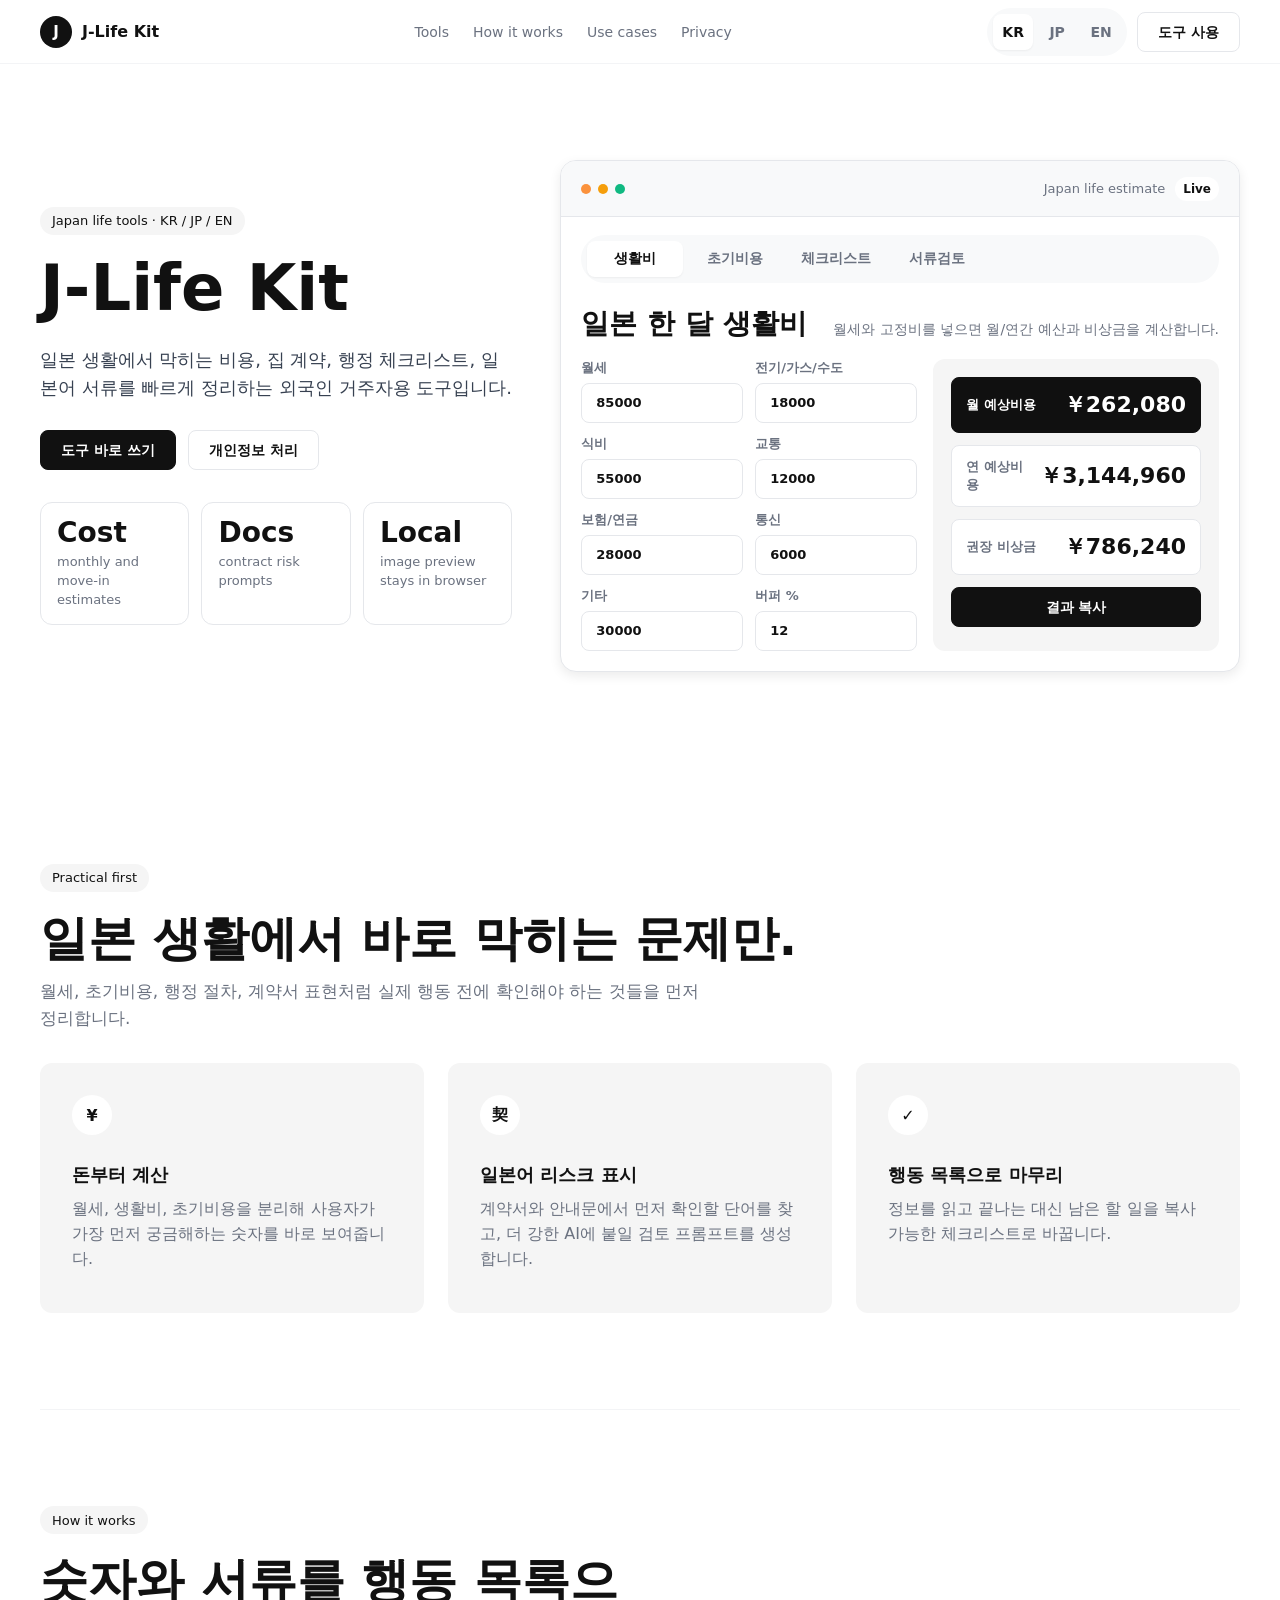
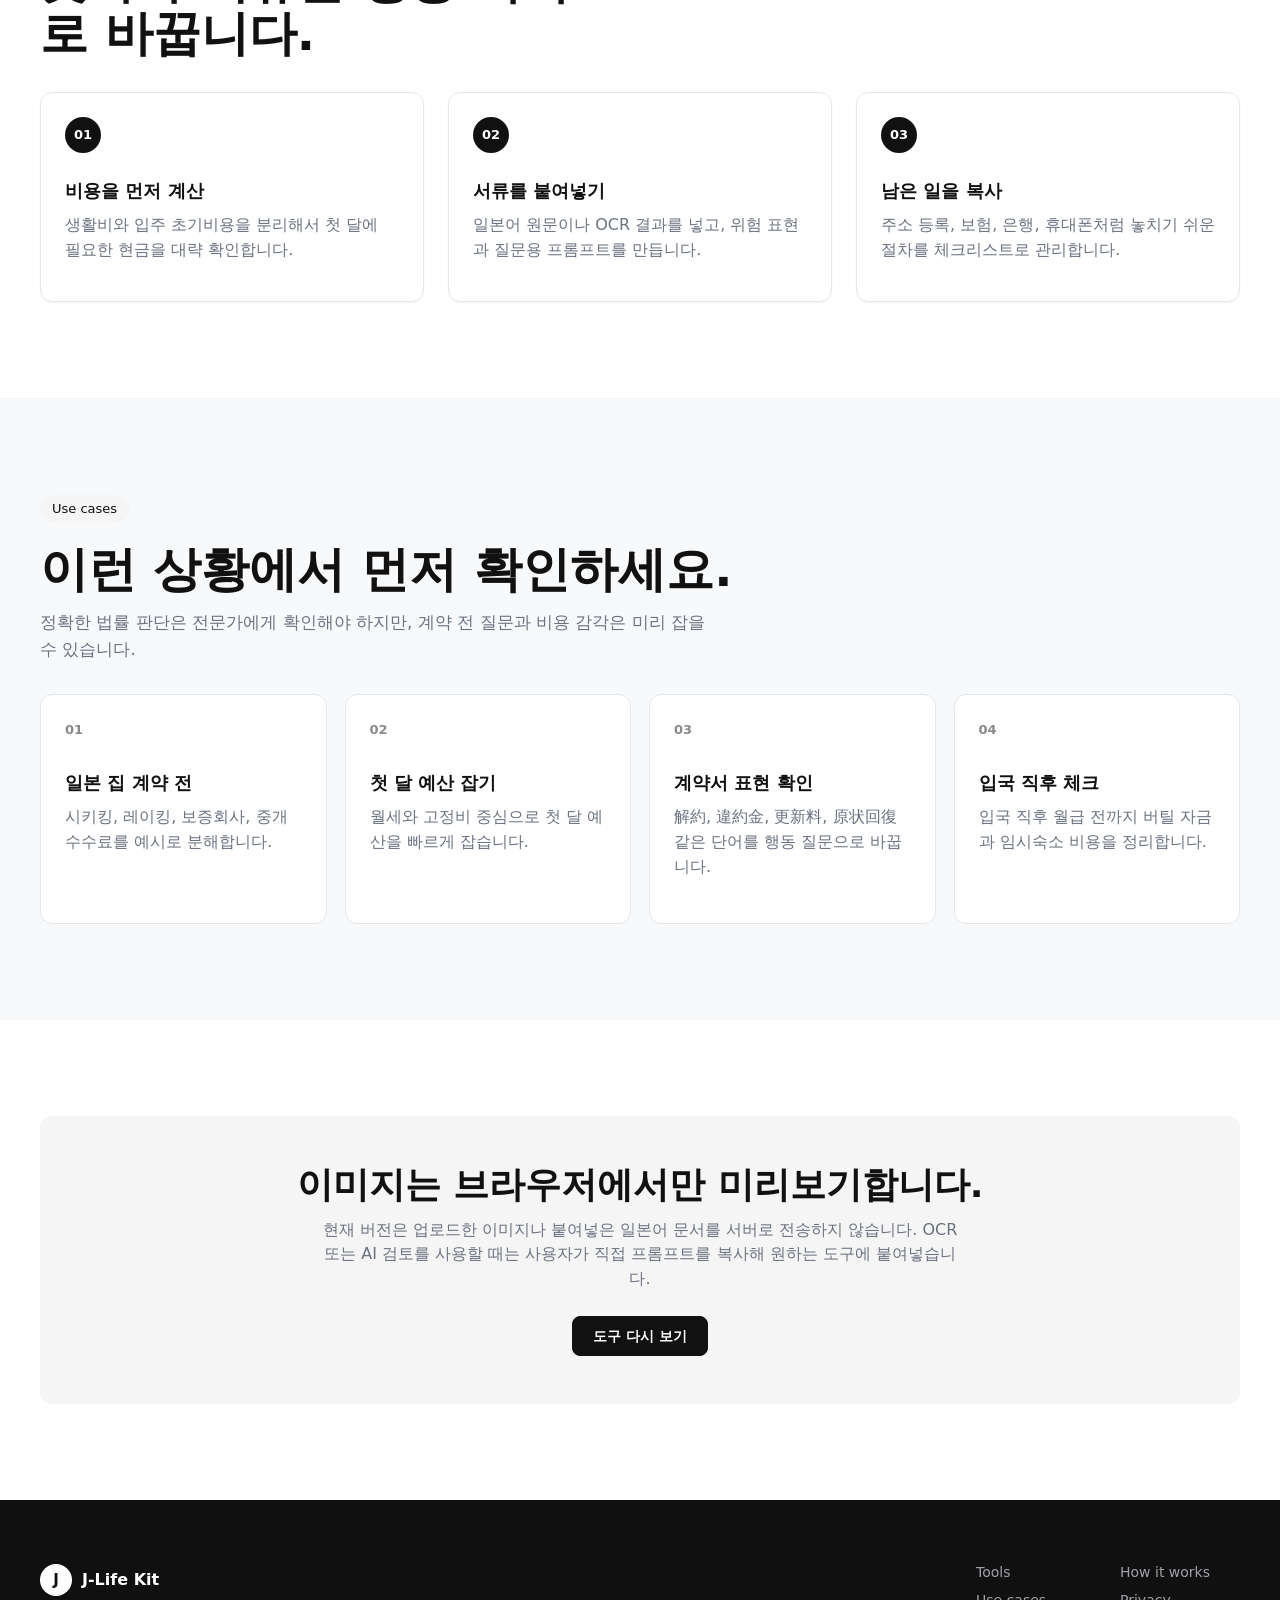
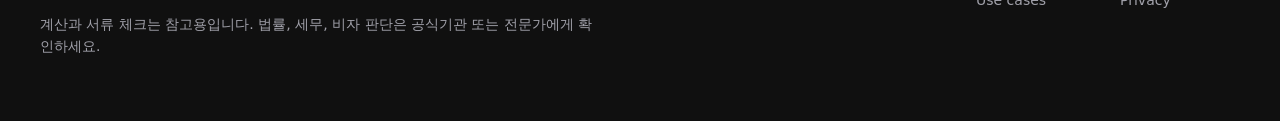
==== site/index.html @ 7d3fc935 "Add deployable static site" ====
<!doctype html>
<html lang="ko">
  <head>
    <meta charset="utf-8">
    <meta name="viewport" content="width=device-width, initial-scale=1">
    <title>J-Life Kit</title>
    <meta name="description" content="일본 생활비, 월세 초기비용, 체크리스트, 일본어 서류 검토를 빠르게 정리하는 도구">
    <link rel="stylesheet" href="styles.css">
  </head>
  <body>
    <header class="top-nav">
      <a class="brand" href="#top" aria-label="J-Life Kit home">
        <span class="brand-mark">J</span>
        <span>J-Life Kit</span>
      </a>
      <nav class="nav-links" aria-label="Primary">
        <a href="#tools">Tools</a>
        <a href="#workflow">How it works</a>
        <a href="#content">Use cases</a>
        <a href="#privacy">Privacy</a>
      </nav>
      <div class="nav-actions">
        <div class="lang-switch" aria-label="Language">
          <button class="lang-button active" data-lang="ko" type="button">KR</button>
          <button class="lang-button" data-lang="ja" type="button">JP</button>
          <button class="lang-button" data-lang="en" type="button">EN</button>
        </div>
        <a class="button-secondary nav-cta" href="#tool-card">도구 사용</a>
      </div>
    </header>

    <main id="top">
      <section class="hero-band" id="tools">
        <div class="hero-copy">
          <span class="badge-pill">Japan life tools · KR / JP / EN</span>
          <h1>J-Life Kit</h1>
          <p class="hero-lede">
            일본 생활에서 막히는 비용, 집 계약, 행정 체크리스트, 일본어 서류를 빠르게 정리하는
            외국인 거주자용 도구입니다.
          </p>
          <div class="hero-actions">
            <a class="button-primary" href="#tool-card">도구 바로 쓰기</a>
            <a class="button-secondary" href="#privacy">개인정보 처리</a>
          </div>
          <div class="hero-proof" aria-label="Product highlights">
            <div>
              <strong>Cost</strong>
              <span>monthly and move-in estimates</span>
            </div>
            <div>
              <strong>Docs</strong>
              <span>contract risk prompts</span>
            </div>
            <div>
              <strong>Local</strong>
              <span>image preview stays in browser</span>
            </div>
          </div>
        </div>

        <section class="hero-app-mockup-card" id="tool-card" aria-label="J-Life Kit tools">
          <div class="product-chrome">
            <div class="window-dots" aria-hidden="true">
              <span></span>
              <span></span>
              <span></span>
            </div>
            <div class="chrome-title">
              <span>Japan life estimate</span>
              <strong>Live</strong>
            </div>
          </div>

          <nav class="tabs nav-pill-group" aria-label="Tools">
            <button class="tab active" data-tab="living" type="button" data-i18n="tabLiving">생활비</button>
            <button class="tab" data-tab="movein" type="button" data-i18n="tabMovein">초기비용</button>
            <button class="tab" data-tab="checklist" type="button" data-i18n="tabChecklist">체크리스트</button>
            <button class="tab" data-tab="document" type="button" data-i18n="tabDocument">서류검토</button>
          </nav>

          <section class="tool-panel active" id="living">
            <div class="panel-copy">
              <h2 data-i18n="livingTitle">일본 한 달 생활비</h2>
              <p data-i18n="livingSub">월세와 고정비를 넣으면 월/연간 예산과 비상금을 계산합니다.</p>
            </div>
            <div class="grid two-col">
              <form class="input-panel" id="living-form">
                <label>
                  <span data-i18n="rent">월세</span>
                  <input type="number" name="rent" value="85000" min="0" step="1000">
                </label>
                <label>
                  <span data-i18n="utilities">전기/가스/수도</span>
                  <input type="number" name="utilities" value="18000" min="0" step="1000">
                </label>
                <label>
                  <span data-i18n="food">식비</span>
                  <input type="number" name="food" value="55000" min="0" step="1000">
                </label>
                <label>
                  <span data-i18n="transport">교통</span>
                  <input type="number" name="transport" value="12000" min="0" step="1000">
                </label>
                <label>
                  <span data-i18n="insurance">보험/연금</span>
                  <input type="number" name="insurance" value="28000" min="0" step="1000">
                </label>
                <label>
                  <span data-i18n="phone">통신</span>
                  <input type="number" name="phone" value="6000" min="0" step="1000">
                </label>
                <label>
                  <span data-i18n="misc">기타</span>
                  <input type="number" name="misc" value="30000" min="0" step="1000">
                </label>
                <label>
                  <span data-i18n="buffer">버퍼 %</span>
                  <input type="number" name="buffer" value="12" min="0" max="100" step="1">
                </label>
              </form>
              <aside class="result-panel">
                <div class="input-warning" id="living-warning" aria-live="polite"></div>
                <div class="metric primary-metric">
                  <span data-i18n="monthlyTotal">월 예상비용</span>
                  <strong id="living-monthly">¥0</strong>
                </div>
                <div class="metric">
                  <span data-i18n="yearlyTotal">연 예상비용</span>
                  <strong id="living-yearly">¥0</strong>
                </div>
                <div class="metric">
                  <span data-i18n="reserve">권장 비상금</span>
                  <strong id="living-reserve">¥0</strong>
                </div>
                <button class="button-primary full-width" id="copy-living" type="button" data-i18n="copyResult">결과 복사</button>
              </aside>
            </div>
          </section>

          <section class="tool-panel" id="movein">
            <div class="panel-copy">
              <h2 data-i18n="moveinTitle">일본 월세 초기비용</h2>
              <p data-i18n="moveinSub">시키킹, 레이킹, 중개수수료, 보증회사 비용을 한 번에 봅니다.</p>
            </div>
            <div class="grid two-col">
              <form class="input-panel" id="movein-form">
                <label>
                  <span data-i18n="rent">월세</span>
                  <input type="number" name="rent" value="85000" min="0" step="1000">
                </label>
                <label>
                  <span data-i18n="deposit">시키킹 개월</span>
                  <input type="number" name="depositMonths" value="1" min="0" step="0.5">
                </label>
                <label>
                  <span data-i18n="keyMoney">레이킹 개월</span>
                  <input type="number" name="keyMoneyMonths" value="1" min="0" step="0.5">
                </label>
                <label>
                  <span data-i18n="agency">중개수수료 개월</span>
                  <input type="number" name="agencyMonths" value="1.1" min="0" step="0.1">
                </label>
                <label>
                  <span data-i18n="guarantee">보증회사 %</span>
                  <input type="number" name="guaranteePercent" value="50" min="0" step="5">
                </label>
                <label>
                  <span data-i18n="fire">화재보험</span>
                  <input type="number" name="fireInsurance" value="20000" min="0" step="1000">
                </label>
                <label>
                  <span data-i18n="lockClean">열쇠/청소</span>
                  <input type="number" name="lockClean" value="35000" min="0" step="1000">
                </label>
                <label>
                  <span data-i18n="moving">이사/가구</span>
                  <input type="number" name="moving" value="120000" min="0" step="1000">
                </label>
              </form>
              <aside class="result-panel">
                <div class="input-warning" id="movein-warning" aria-live="polite"></div>
                <div class="metric primary-metric">
                  <span data-i18n="upfront">초기비용 합계</span>
                  <strong id="movein-total">¥0</strong>
                </div>
                <div class="metric">
                  <span data-i18n="rentEquivalent">월세 대비</span>
                  <strong id="movein-months">0x</strong>
                </div>
                <div class="breakdown" id="movein-breakdown"></div>
                <button class="button-primary full-width" id="copy-movein" type="button" data-i18n="copyResult">결과 복사</button>
              </aside>
            </div>
          </section>

          <section class="tool-panel" id="checklist">
            <div class="panel-copy">
              <h2 data-i18n="checkTitle">일본 생활 체크리스트</h2>
              <p data-i18n="checkSub">입국, 집, 통신, 은행, 보험, 세금 순서로 막히는 일을 줄입니다.</p>
            </div>
            <div class="check-layout">
              <div class="progress-box">
                <span data-i18n="progress">진행률</span>
                <strong id="check-progress">0%</strong>
                <div class="progress-track"><div id="progress-fill"></div></div>
                <button class="button-primary full-width" id="copy-checklist" type="button" data-i18n="copyRemaining">남은 일 복사</button>
              </div>
              <div class="checklist" id="checklist-items"></div>
            </div>
          </section>

          <section class="tool-panel" id="document">
            <div class="panel-copy">
              <h2 data-i18n="docTitle">일본어 서류 리스크 체크</h2>
              <p data-i18n="docSub">사진, 스크린샷, 메일 전문을 기준으로 AI에 넘길 검토 프롬프트를 만듭니다.</p>
            </div>
            <div class="grid two-col">
              <div class="input-panel document-input-panel">
                <label class="upload-card">
                  <span data-i18n="uploadImage">사진/스크린샷 업로드</span>
                  <input id="document-image" type="file" accept="image/*">
                  <small data-i18n="uploadImageSub">이미지를 외부로 보내지 않고 미리보기와 OCR 프롬프트만 만듭니다.</small>
                </label>
                <div class="image-preview empty" id="image-preview">
                  <span data-i18n="imagePlaceholder">업로드한 문서 이미지가 여기에 표시됩니다.</span>
                </div>
                <label class="wide-field">
                  <span data-i18n="pasteJapanese">일본어 원문 / OCR 결과</span>
                  <textarea id="document-input" rows="11" placeholder="契約期間、更新料、解約、違約金、原状回復..."></textarea>
                </label>
                <button class="button-primary full-width" id="scan-document" type="button" data-i18n="scan">검토하기</button>
              </div>
              <aside class="result-panel">
                <div class="doc-result">
                  <h3 data-i18n="foundTerms">발견된 표현</h3>
                  <div id="risk-terms" class="chips"></div>
                </div>
                <div class="doc-result">
                  <h3 data-i18n="reviewPrompt">복사용 프롬프트</h3>
                  <textarea id="prompt-output" rows="8" readonly></textarea>
                  <button class="button-secondary full-width" id="copy-prompt" type="button" data-i18n="copyPrompt">프롬프트 복사</button>
                </div>
              </aside>
            </div>
          </section>
        </section>
      </section>

      <section class="section feature-band" aria-labelledby="feature-heading">
        <div class="section-heading">
          <span class="badge-pill">Practical first</span>
          <h2 id="feature-heading">일본 생활에서 바로 막히는 문제만.</h2>
          <p>월세, 초기비용, 행정 절차, 계약서 표현처럼 실제 행동 전에 확인해야 하는 것들을 먼저 정리합니다.</p>
        </div>
        <div class="feature-grid">
          <article class="feature-card">
            <div class="mini-icon">¥</div>
            <h3>돈부터 계산</h3>
            <p>월세, 생활비, 초기비용을 분리해 사용자가 가장 먼저 궁금해하는 숫자를 바로 보여줍니다.</p>
          </article>
          <article class="feature-card">
            <div class="mini-icon">契</div>
            <h3>일본어 리스크 표시</h3>
            <p>계약서와 안내문에서 먼저 확인할 단어를 찾고, 더 강한 AI에 붙일 검토 프롬프트를 생성합니다.</p>
          </article>
          <article class="feature-card">
            <div class="mini-icon">✓</div>
            <h3>행동 목록으로 마무리</h3>
            <p>정보를 읽고 끝나는 대신 남은 할 일을 복사 가능한 체크리스트로 바꿉니다.</p>
          </article>
        </div>
      </section>

      <section class="section workflow-band" id="workflow" aria-labelledby="workflow-heading">
        <div class="section-heading compact">
          <span class="badge-pill">How it works</span>
          <h2 id="workflow-heading">숫자와 서류를 행동 목록으로 바꿉니다.</h2>
        </div>
        <div class="workflow-grid">
          <article class="product-mockup-card">
            <span class="step">01</span>
            <h3>비용을 먼저 계산</h3>
            <p>생활비와 입주 초기비용을 분리해서 첫 달에 필요한 현금을 대략 확인합니다.</p>
          </article>
          <article class="product-mockup-card">
            <span class="step">02</span>
            <h3>서류를 붙여넣기</h3>
            <p>일본어 원문이나 OCR 결과를 넣고, 위험 표현과 질문용 프롬프트를 만듭니다.</p>
          </article>
          <article class="product-mockup-card">
            <span class="step">03</span>
            <h3>남은 일을 복사</h3>
            <p>주소 등록, 보험, 은행, 휴대폰처럼 놓치기 쉬운 절차를 체크리스트로 관리합니다.</p>
          </article>
        </div>
      </section>

      <section class="section content-band" id="content" aria-labelledby="content-heading">
        <div class="section-heading">
          <span class="badge-pill">Use cases</span>
          <h2 id="content-heading">이런 상황에서 먼저 확인하세요.</h2>
          <p>정확한 법률 판단은 전문가에게 확인해야 하지만, 계약 전 질문과 비용 감각은 미리 잡을 수 있습니다.</p>
        </div>
        <div class="seed-grid">
          <article class="seed-card">
            <span>01</span>
            <h3>일본 집 계약 전</h3>
            <p>시키킹, 레이킹, 보증회사, 중개수수료를 예시로 분해합니다.</p>
          </article>
          <article class="seed-card">
            <span>02</span>
            <h3>첫 달 예산 잡기</h3>
            <p>월세와 고정비 중심으로 첫 달 예산을 빠르게 잡습니다.</p>
          </article>
          <article class="seed-card">
            <span>03</span>
            <h3>계약서 표현 확인</h3>
            <p>解約, 違約金, 更新料, 原状回復 같은 단어를 행동 질문으로 바꿉니다.</p>
          </article>
          <article class="seed-card">
            <span>04</span>
            <h3>입국 직후 체크</h3>
            <p>입국 직후 월급 전까지 버틸 자금과 임시숙소 비용을 정리합니다.</p>
          </article>
        </div>
      </section>

      <section class="cta-band-light" id="privacy">
        <h2>이미지는 브라우저에서만 미리보기합니다.</h2>
        <p>현재 버전은 업로드한 이미지나 붙여넣은 일본어 문서를 서버로 전송하지 않습니다. OCR 또는 AI 검토를 사용할 때는 사용자가 직접 프롬프트를 복사해 원하는 도구에 붙여넣습니다.</p>
        <a class="button-primary" href="#tools">도구 다시 보기</a>
      </section>
    </main>

    <footer class="footer">
      <div class="footer-inner">
        <div>
          <a class="brand on-dark" href="#top">
            <span class="brand-mark">J</span>
            <span>J-Life Kit</span>
          </a>
          <p data-i18n="disclaimer">계산과 서류 체크는 참고용입니다. 법률, 세무, 비자 판단은 공식기관 또는 전문가에게 확인하세요.</p>
        </div>
        <div class="footer-links">
          <a href="#tools">Tools</a>
          <a href="#workflow">How it works</a>
          <a href="#content">Use cases</a>
          <a href="#privacy">Privacy</a>
        </div>
      </div>
    </footer>

    <script src="app.js"></script>
  </body>
</html>
---- site/styles.css ----
:root {
  --canvas: #ffffff;
  --primary: #111111;
  --primary-active: #242424;
  --surface-soft: #f8f9fa;
  --surface-card: #f5f5f5;
  --surface-strong: #e5e7eb;
  --surface-dark: #101010;
  --surface-dark-elevated: #1a1a1a;
  --hairline: #e5e7eb;
  --hairline-soft: #f3f4f6;
  --ink: #111111;
  --body: #374151;
  --muted: #6b7280;
  --muted-soft: #898989;
  --on-primary: #ffffff;
  --on-dark: #ffffff;
  --on-dark-soft: #a1a1aa;
  --accent: #3b82f6;
  --success: #10b981;
  --warning: #f59e0b;
  --error: #ef4444;
  --badge-orange: #fb923c;
  --badge-pink: #ec4899;
  --badge-violet: #8b5cf6;
  --badge-emerald: #34d399;
  --shadow-subtle: 0 1px 2px rgba(0, 0, 0, 0.05);
  --shadow-card: 0 4px 12px rgba(0, 0, 0, 0.08);
  --container: 1200px;
}

* {
  box-sizing: border-box;
}

html {
  scroll-behavior: smooth;
}

body {
  margin: 0;
  min-height: 100vh;
  color: var(--ink);
  background: var(--canvas);
  font-family: Inter, ui-sans-serif, system-ui, -apple-system, BlinkMacSystemFont, "Segoe UI", Roboto, sans-serif;
}

button,
input,
textarea {
  font: inherit;
}

button {
  cursor: pointer;
}

a {
  color: inherit;
  text-decoration: none;
}

h1,
h2,
h3,
p {
  margin-top: 0;
}

h1,
h2,
h3 {
  color: var(--ink);
  font-weight: 600;
  letter-spacing: 0;
}

h1 {
  margin-bottom: 24px;
  font-size: 64px;
  line-height: 1.05;
}

h2 {
  margin-bottom: 14px;
  font-size: 48px;
  line-height: 1.1;
}

h3 {
  margin-bottom: 10px;
  font-size: 18px;
  line-height: 1.35;
}

p {
  color: var(--body);
  line-height: 1.55;
}

.top-nav {
  position: sticky;
  top: 0;
  z-index: 20;
  display: grid;
  grid-template-columns: auto 1fr auto;
  align-items: center;
  gap: 24px;
  min-height: 64px;
  padding: 0 max(24px, calc((100vw - var(--container)) / 2));
  border-bottom: 1px solid var(--hairline-soft);
  background: rgba(255, 255, 255, 0.94);
  backdrop-filter: blur(12px);
}

.brand {
  display: inline-flex;
  align-items: center;
  gap: 10px;
  color: var(--ink);
  font-size: 16px;
  font-weight: 700;
  white-space: nowrap;
}

.brand-mark {
  display: inline-grid;
  place-items: center;
  width: 32px;
  height: 32px;
  border-radius: 50%;
  color: var(--on-primary);
  background: var(--primary);
  font-size: 15px;
  font-weight: 800;
}

.nav-links {
  display: flex;
  justify-content: center;
  gap: 24px;
}

.nav-links a,
.footer-links a {
  color: var(--muted);
  font-size: 14px;
  font-weight: 500;
}

.nav-actions {
  display: flex;
  align-items: center;
  justify-content: flex-end;
  gap: 10px;
}

.lang-switch,
.nav-pill-group {
  display: flex;
  align-items: center;
  gap: 4px;
  padding: 6px;
  border-radius: 9999px;
  background: var(--surface-soft);
}

.lang-button,
.tab {
  min-height: 36px;
  border: 0;
  border-radius: 8px;
  background: transparent;
  color: var(--muted);
  font-size: 14px;
  font-weight: 600;
}

.lang-button {
  min-width: 40px;
}

.tab {
  min-width: 96px;
  padding: 0 14px;
}

.lang-button.active,
.tab.active {
  color: var(--ink);
  background: var(--canvas);
  box-shadow: var(--shadow-subtle);
}

.button-primary,
.button-secondary {
  display: inline-flex;
  align-items: center;
  justify-content: center;
  min-height: 40px;
  padding: 0 20px;
  border-radius: 8px;
  font-size: 14px;
  font-weight: 600;
  line-height: 1;
}

.button-primary {
  border: 1px solid var(--primary);
  color: var(--on-primary);
  background: var(--primary);
}

.button-primary:active {
  background: var(--primary-active);
}

.button-secondary {
  border: 1px solid var(--hairline);
  color: var(--ink);
  background: var(--canvas);
}

.full-width {
  width: 100%;
}

.hero-band {
  display: grid;
  grid-template-columns: minmax(0, 0.82fr) minmax(620px, 1.18fr);
  gap: 48px;
  width: min(var(--container), calc(100% - 48px));
  margin: 0 auto;
  padding: 96px 0;
}

.hero-copy {
  align-self: center;
}

.hero-lede {
  max-width: 560px;
  margin-bottom: 28px;
  color: var(--body);
  font-size: 18px;
}

.hero-actions {
  display: flex;
  flex-wrap: wrap;
  gap: 12px;
  margin-bottom: 32px;
}

.hero-proof {
  display: grid;
  grid-template-columns: repeat(3, minmax(0, 1fr));
  gap: 12px;
  max-width: 520px;
}

.hero-proof div {
  padding: 16px;
  border: 1px solid var(--hairline);
  border-radius: 12px;
  background: var(--canvas);
}

.hero-proof strong {
  display: block;
  margin-bottom: 4px;
  color: var(--ink);
  font-size: 28px;
  font-weight: 600;
  line-height: 1;
}

.hero-proof span {
  color: var(--muted);
  font-size: 13px;
  font-weight: 500;
}

.badge-pill {
  display: inline-flex;
  align-items: center;
  min-height: 28px;
  margin-bottom: 20px;
  padding: 0 12px;
  border-radius: 9999px;
  color: var(--ink);
  background: var(--surface-card);
  font-size: 13px;
  font-weight: 500;
}

.hero-app-mockup-card {
  min-width: 0;
  border: 1px solid var(--hairline);
  border-radius: 16px;
  background: var(--canvas);
  box-shadow: var(--shadow-card);
  overflow: hidden;
}

.product-chrome {
  display: flex;
  align-items: center;
  justify-content: space-between;
  gap: 16px;
  min-height: 56px;
  padding: 0 20px;
  border-bottom: 1px solid var(--hairline);
  background: var(--surface-soft);
}

.window-dots {
  display: inline-flex;
  gap: 7px;
}

.window-dots span {
  width: 10px;
  height: 10px;
  border-radius: 50%;
  background: var(--surface-strong);
}

.window-dots span:nth-child(1) {
  background: var(--badge-orange);
}

.window-dots span:nth-child(2) {
  background: var(--warning);
}

.window-dots span:nth-child(3) {
  background: var(--success);
}

.chrome-title {
  display: flex;
  align-items: center;
  gap: 10px;
  color: var(--muted);
  font-size: 13px;
  font-weight: 500;
}

.chrome-title strong {
  display: inline-flex;
  align-items: center;
  min-height: 24px;
  padding: 0 8px;
  border-radius: 9999px;
  color: var(--ink);
  background: var(--canvas);
  font-size: 12px;
  font-weight: 700;
}

.tabs {
  margin: 18px 20px 0;
  overflow-x: auto;
}

.tool-panel {
  display: none;
  padding: 24px 20px 20px;
}

.tool-panel.active {
  display: block;
}

.panel-copy {
  display: flex;
  align-items: flex-end;
  justify-content: space-between;
  gap: 24px;
  margin-bottom: 18px;
}

.panel-copy h2 {
  margin-bottom: 0;
  font-size: 28px;
  line-height: 1.2;
}

.panel-copy p {
  max-width: 420px;
  margin-bottom: 0;
  color: var(--muted);
  font-size: 14px;
}

.grid {
  display: grid;
  gap: 16px;
}

.two-col {
  grid-template-columns: minmax(0, 1.08fr) minmax(280px, 0.92fr);
}

.input-panel {
  display: grid;
  grid-template-columns: repeat(2, minmax(0, 1fr));
  gap: 12px;
  align-content: start;
}

label {
  display: grid;
  gap: 6px;
  color: var(--muted);
  font-size: 13px;
  font-weight: 600;
}

input,
textarea {
  width: 100%;
  border: 1px solid var(--hairline);
  border-radius: 8px;
  background: var(--canvas);
  color: var(--ink);
  outline: none;
}

input {
  min-height: 40px;
  padding: 0 14px;
}

textarea {
  resize: vertical;
  padding: 12px 14px;
  line-height: 1.5;
}

input:focus,
textarea:focus {
  border-color: var(--ink);
}

.result-panel,
.progress-box {
  display: grid;
  gap: 12px;
  align-content: start;
  min-height: 100%;
  padding: 18px;
  border-radius: 12px;
  background: var(--surface-card);
}

.input-warning {
  display: none;
  padding: 10px 12px;
  border: 1px solid #fde68a;
  border-radius: 8px;
  color: #92400e;
  background: #fffbeb;
  font-size: 13px;
  line-height: 1.45;
}

.input-warning.active {
  display: block;
}

.metric {
  display: flex;
  align-items: center;
  justify-content: space-between;
  gap: 12px;
  min-height: 56px;
  padding: 12px 14px;
  border: 1px solid var(--hairline);
  border-radius: 8px;
  background: var(--canvas);
}

.metric span {
  color: var(--muted);
  font-size: 13px;
  font-weight: 600;
}

.metric strong {
  color: var(--ink);
  font-size: 22px;
  font-weight: 600;
  line-height: 1;
}

.primary-metric {
  color: var(--on-dark);
  border-color: var(--surface-dark);
  background: var(--surface-dark);
}

.primary-metric span,
.primary-metric strong {
  color: var(--on-dark);
}

.breakdown {
  display: grid;
  gap: 8px;
}

.breakdown-row {
  display: flex;
  justify-content: space-between;
  gap: 10px;
  min-height: 30px;
  color: var(--muted);
  font-size: 14px;
}

.breakdown-row strong {
  color: var(--ink);
  font-weight: 600;
}

.check-layout {
  display: grid;
  grid-template-columns: 250px minmax(0, 1fr);
  gap: 16px;
}

.progress-box strong {
  color: var(--ink);
  font-size: 36px;
  font-weight: 600;
  line-height: 1;
}

.progress-box > span {
  color: var(--muted);
  font-size: 13px;
  font-weight: 600;
}

.progress-track {
  height: 10px;
  overflow: hidden;
  border-radius: 9999px;
  background: var(--surface-strong);
}

#progress-fill {
  width: 0%;
  height: 100%;
  background: var(--primary);
  transition: width 0.2s ease;
}

.checklist {
  display: grid;
  grid-template-columns: repeat(2, minmax(0, 1fr));
  gap: 10px;
}

.check-item {
  display: flex;
  align-items: flex-start;
  gap: 10px;
  min-height: 58px;
  padding: 12px;
  border: 1px solid var(--hairline);
  border-radius: 12px;
  background: var(--canvas);
}

.check-item input {
  width: 18px;
  min-width: 18px;
  height: 18px;
  min-height: 18px;
  margin-top: 2px;
  accent-color: var(--primary);
}

.check-item span {
  color: var(--body);
  font-size: 14px;
  line-height: 1.42;
}

.document-input-panel {
  grid-template-columns: 1fr;
}

.upload-card {
  grid-column: 1 / -1;
  padding: 14px;
  border: 1px dashed var(--surface-strong);
  border-radius: 12px;
  background: var(--surface-soft);
}

.upload-card input {
  min-height: auto;
  padding: 0;
  border: 0;
  border-radius: 0;
  background: transparent;
}

.upload-card small {
  color: var(--muted);
  font-size: 12px;
  font-weight: 500;
  line-height: 1.45;
}

.image-preview {
  display: grid;
  grid-column: 1 / -1;
  place-items: center;
  min-height: 150px;
  overflow: hidden;
  border: 1px solid var(--hairline);
  border-radius: 12px;
  background: var(--canvas);
}

.image-preview.empty {
  padding: 18px;
  color: var(--muted);
  font-size: 13px;
  text-align: center;
}

.image-preview img {
  display: block;
  width: 100%;
  max-height: 260px;
  object-fit: contain;
}

.wide-field {
  grid-column: 1 / -1;
}

.doc-result {
  display: grid;
  gap: 8px;
}

.doc-result h3 {
  margin-bottom: 0;
  font-size: 16px;
}

.chips {
  display: flex;
  flex-wrap: wrap;
  gap: 8px;
  min-height: 40px;
}

.chip {
  display: inline-flex;
  align-items: center;
  min-height: 30px;
  padding: 0 10px;
  border-radius: 9999px;
  color: var(--ink);
  background: #fee2e2;
  font-size: 13px;
  font-weight: 600;
}

.chip.low {
  background: #dbeafe;
}

.section {
  width: min(var(--container), calc(100% - 48px));
  margin: 0 auto;
  padding: 96px 0;
  border-top: 1px solid var(--hairline-soft);
}

.section-heading {
  max-width: 760px;
  margin-bottom: 32px;
}

.section-heading.compact {
  max-width: 620px;
}

.section-heading h2 {
  margin-bottom: 14px;
}

.section-heading p {
  max-width: 680px;
  color: var(--muted);
  font-size: 17px;
}

.command-center {
  border-top: 0;
  padding-top: 0;
}

.command-grid {
  display: grid;
  grid-template-columns: 1.2fr 0.9fr 0.9fr;
  gap: 18px;
  margin-bottom: 18px;
}

.command-card {
  display: grid;
  align-content: start;
  gap: 12px;
  min-height: 260px;
  padding: 24px;
  border: 1px solid var(--hairline);
  border-radius: 12px;
  background: var(--canvas);
  box-shadow: var(--shadow-subtle);
}

.featured-command {
  color: var(--on-dark);
  border-color: var(--surface-dark);
  background: var(--surface-dark);
}

.command-card h3 {
  margin-bottom: 0;
  font-size: 22px;
}

.command-card p {
  margin-bottom: 8px;
  color: var(--muted);
}

.featured-command h3,
.featured-command p {
  color: var(--on-dark);
}

.featured-command p {
  color: var(--on-dark-soft);
}

.command-label {
  color: var(--muted-soft);
  font-size: 13px;
  font-weight: 700;
}

.featured-command .command-label {
  color: var(--on-dark-soft);
}

.metric-strip {
  display: grid;
  grid-template-columns: repeat(4, minmax(0, 1fr));
  border: 1px solid var(--hairline);
  border-radius: 12px;
  overflow: hidden;
  background: var(--canvas);
}

.metric-strip div {
  display: grid;
  gap: 5px;
  min-height: 92px;
  padding: 18px;
  border-right: 1px solid var(--hairline);
}

.metric-strip div:last-child {
  border-right: 0;
}

.metric-strip span {
  color: var(--muted);
  font-size: 13px;
  font-weight: 600;
}

.metric-strip strong {
  color: var(--ink);
  font-size: 18px;
  font-weight: 600;
}

.feature-band {
  border-top: 0;
}

.feature-grid,
.workflow-grid {
  display: grid;
  grid-template-columns: repeat(3, minmax(0, 1fr));
  gap: 24px;
}

.feature-card {
  min-height: 250px;
  padding: 32px;
  border-radius: 12px;
  background: var(--surface-card);
}

.feature-card p,
.product-mockup-card p,
.seed-card p {
  margin-bottom: 0;
  color: var(--muted);
}

.mini-icon {
  display: grid;
  place-items: center;
  width: 40px;
  height: 40px;
  margin-bottom: 28px;
  border-radius: 50%;
  color: var(--ink);
  background: var(--canvas);
  font-weight: 800;
}

.workflow-band {
  background: var(--canvas);
}

.product-mockup-card {
  min-height: 210px;
  padding: 24px;
  border: 1px solid var(--hairline);
  border-radius: 12px;
  background: var(--canvas);
  box-shadow: var(--shadow-subtle);
}

.step {
  display: inline-grid;
  place-items: center;
  width: 36px;
  height: 36px;
  margin-bottom: 26px;
  border-radius: 50%;
  color: var(--on-primary);
  background: var(--primary);
  font-size: 13px;
  font-weight: 700;
}

.content-band {
  width: 100%;
  max-width: none;
  padding-right: max(24px, calc((100vw - var(--container)) / 2));
  padding-left: max(24px, calc((100vw - var(--container)) / 2));
  background: var(--surface-soft);
}

.seed-grid {
  display: grid;
  grid-template-columns: repeat(4, minmax(0, 1fr));
  gap: 18px;
  width: min(var(--container), 100%);
}

.seed-card {
  min-height: 230px;
  padding: 24px;
  border: 1px solid var(--hairline);
  border-radius: 12px;
  background: var(--canvas);
}

.seed-card span {
  display: inline-flex;
  margin-bottom: 34px;
  color: var(--muted-soft);
  font-size: 13px;
  font-weight: 700;
}

.cta-band-light {
  display: grid;
  justify-items: center;
  width: min(var(--container), calc(100% - 48px));
  margin: 96px auto;
  padding: 48px;
  border-radius: 12px;
  background: var(--surface-card);
  text-align: center;
}

.cta-band-light h2 {
  max-width: 780px;
  margin-bottom: 12px;
  font-size: 36px;
  line-height: 1.15;
}

.cta-band-light p {
  max-width: 640px;
  margin-bottom: 24px;
  color: var(--muted);
}

.footer {
  color: var(--on-dark-soft);
  background: var(--surface-dark);
}

.footer-inner {
  display: grid;
  grid-template-columns: minmax(0, 1fr) auto;
  gap: 48px;
  width: min(var(--container), calc(100% - 48px));
  margin: 0 auto;
  padding: 64px 0;
}

.brand.on-dark {
  margin-bottom: 18px;
  color: var(--on-dark);
}

.brand.on-dark .brand-mark {
  color: var(--surface-dark);
  background: var(--on-dark);
}

.footer p {
  max-width: 560px;
  margin-bottom: 0;
  color: var(--on-dark-soft);
  font-size: 14px;
}

.footer-links {
  display: grid;
  grid-template-columns: repeat(2, minmax(120px, 1fr));
  gap: 12px 24px;
  align-content: start;
}

.footer-links a {
  color: var(--on-dark-soft);
}

@media (max-width: 1120px) {
  .hero-band {
    grid-template-columns: 1fr;
  }

  .hero-copy {
    max-width: 760px;
  }

  .feature-grid,
  .workflow-grid {
    grid-template-columns: repeat(2, minmax(0, 1fr));
  }

  .command-grid {
    grid-template-columns: 1fr;
  }

  .metric-strip {
    grid-template-columns: repeat(2, minmax(0, 1fr));
  }

  .metric-strip div:nth-child(2) {
    border-right: 0;
  }

  .metric-strip div:nth-child(-n + 2) {
    border-bottom: 1px solid var(--hairline);
  }

  .seed-grid {
    grid-template-columns: repeat(2, minmax(0, 1fr));
  }
}

@media (max-width: 820px) {
  h1 {
    font-size: 42px;
  }

  h2 {
    font-size: 32px;
  }

  .top-nav {
    grid-template-columns: 1fr auto;
    min-height: auto;
    padding: 14px 16px;
  }

  .nav-links,
  .nav-cta {
    display: none;
  }

  .nav-actions {
    gap: 0;
  }

  .hero-band,
  .section,
  .cta-band-light,
  .footer-inner {
    width: min(100% - 24px, var(--container));
  }

  .hero-band,
  .section {
    padding: 64px 0;
  }

  .hero-proof,
  .feature-grid,
  .workflow-grid,
  .seed-grid,
  .metric-strip,
  .two-col,
  .check-layout,
  .checklist {
    grid-template-columns: 1fr;
  }

  .metric-strip div {
    border-right: 0;
    border-bottom: 1px solid var(--hairline);
  }

  .metric-strip div:last-child {
    border-bottom: 0;
  }

  .hero-app-mockup-card {
    border-radius: 12px;
  }

  .product-chrome {
    padding: 0 14px;
  }

  .tabs {
    margin-right: 14px;
    margin-left: 14px;
  }

  .tab {
    min-width: 88px;
  }

  .tool-panel {
    padding: 18px 14px 14px;
  }

  .panel-copy {
    display: block;
  }

  .panel-copy h2 {
    margin-bottom: 8px;
    font-size: 24px;
  }

  .input-panel {
    grid-template-columns: 1fr;
  }

  .content-band {
    padding-right: 12px;
    padding-left: 12px;
  }

  .cta-band-light {
    margin: 64px auto;
    padding: 32px 20px;
  }

  .footer-inner {
    grid-template-columns: 1fr;
  }
}

@media (max-width: 520px) {
  h1 {
    font-size: 34px;
  }

  .hero-lede,
  .section-heading p {
    font-size: 16px;
  }

  .hero-actions,
  .button-primary,
  .button-secondary {
    width: 100%;
  }

  .lang-switch {
    padding: 4px;
  }

  .lang-button {
    min-width: 34px;
    min-height: 34px;
  }

  .chrome-title span {
    display: none;
  }
}
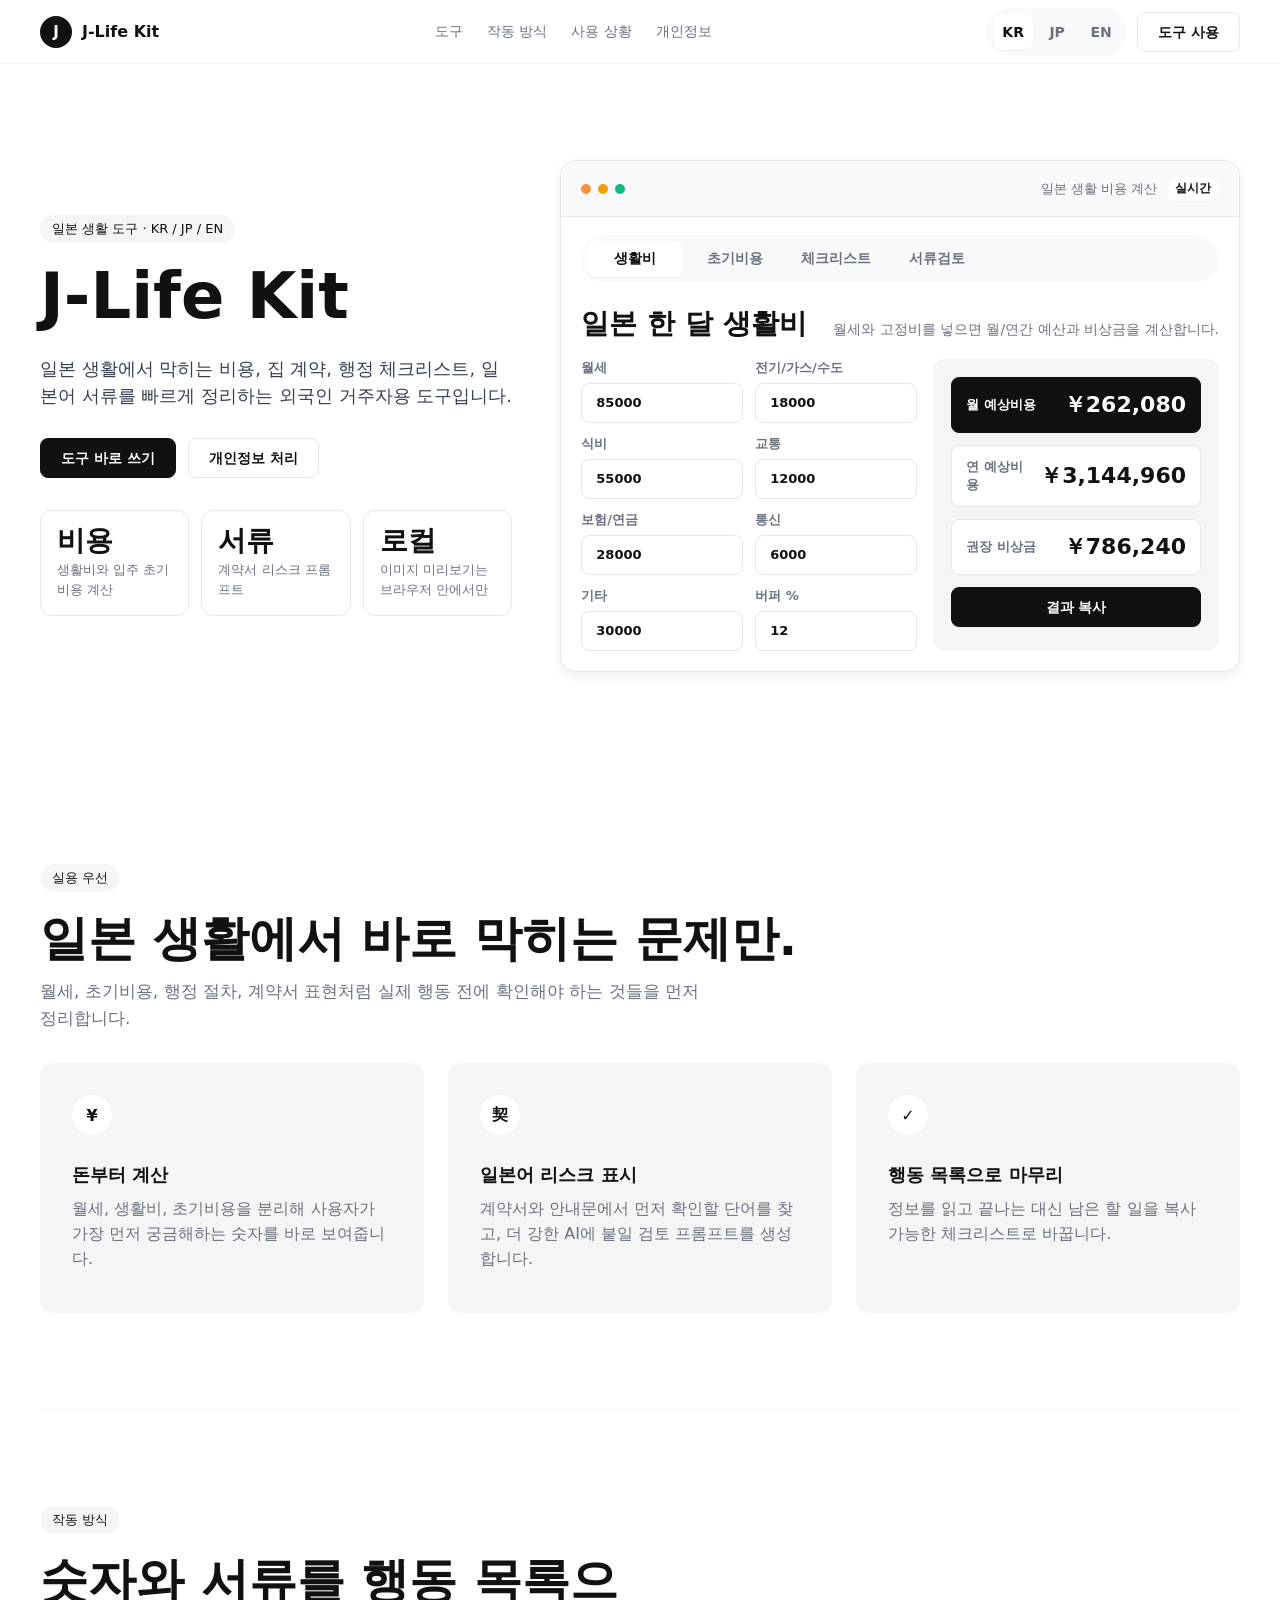
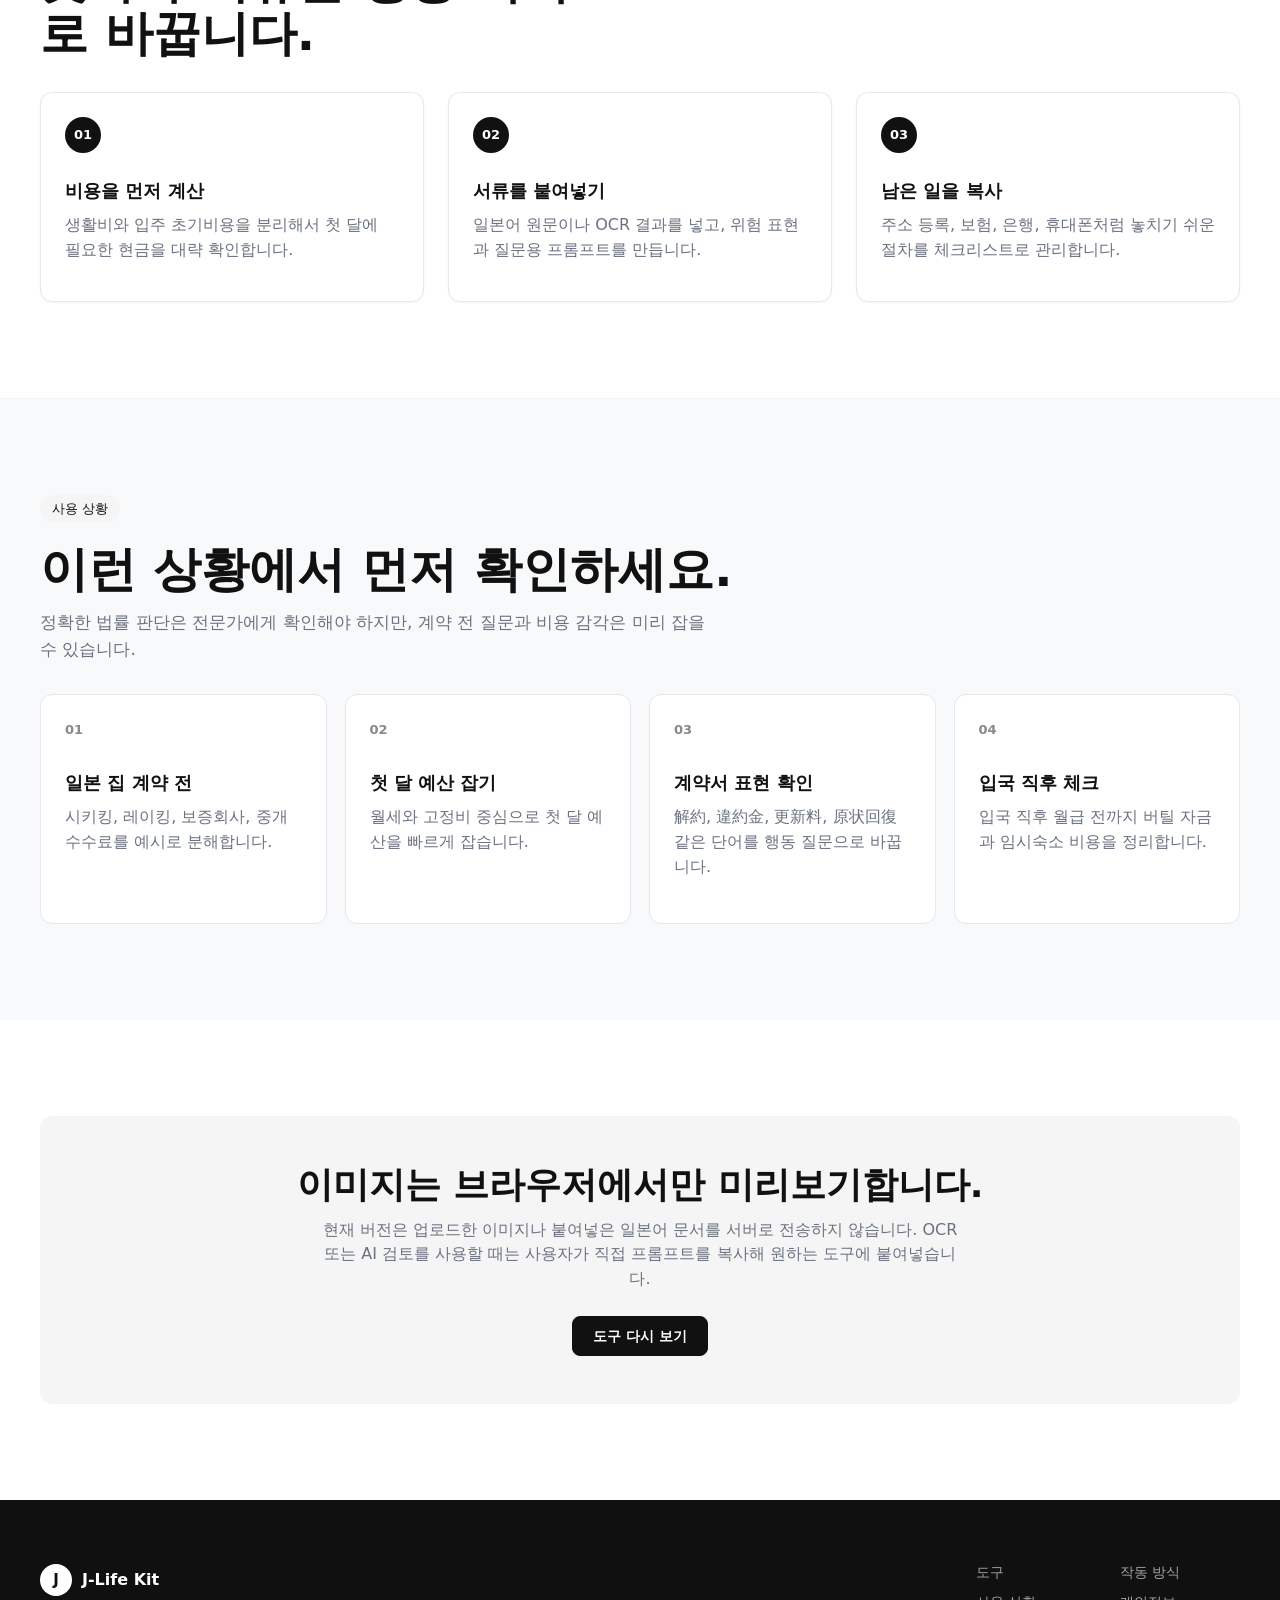
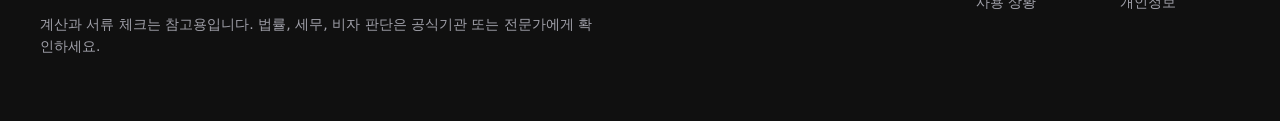
==== commit b9d3fd43: "Fix full-page translations" ====
--- a/site/index.html
+++ b/site/index.html
@@ -14,10 +14,10 @@
         <span>J-Life Kit</span>
       </a>
       <nav class="nav-links" aria-label="Primary">
-        <a href="#tools">Tools</a>
-        <a href="#workflow">How it works</a>
-        <a href="#content">Use cases</a>
-        <a href="#privacy">Privacy</a>
+        <a href="#tools" data-i18n="navTools">Tools</a>
+        <a href="#workflow" data-i18n="navHow">How it works</a>
+        <a href="#content" data-i18n="navUseCases">Use cases</a>
+        <a href="#privacy" data-i18n="navPrivacy">Privacy</a>
       </nav>
       <div class="nav-actions">
         <div class="lang-switch" aria-label="Language">
@@ -25,35 +25,35 @@
           <button class="lang-button" data-lang="ja" type="button">JP</button>
           <button class="lang-button" data-lang="en" type="button">EN</button>
         </div>
-        <a class="button-secondary nav-cta" href="#tool-card">도구 사용</a>
+        <a class="button-secondary nav-cta" href="#tool-card" data-i18n="navUseTool">도구 사용</a>
       </div>
     </header>
 
     <main id="top">
       <section class="hero-band" id="tools">
         <div class="hero-copy">
-          <span class="badge-pill">Japan life tools · KR / JP / EN</span>
+          <span class="badge-pill" data-i18n="heroBadge">Japan life tools · KR / JP / EN</span>
           <h1>J-Life Kit</h1>
-          <p class="hero-lede">
+          <p class="hero-lede" data-i18n="heroLead">
             일본 생활에서 막히는 비용, 집 계약, 행정 체크리스트, 일본어 서류를 빠르게 정리하는
             외국인 거주자용 도구입니다.
           </p>
           <div class="hero-actions">
-            <a class="button-primary" href="#tool-card">도구 바로 쓰기</a>
-            <a class="button-secondary" href="#privacy">개인정보 처리</a>
+            <a class="button-primary" href="#tool-card" data-i18n="heroPrimary">도구 바로 쓰기</a>
+            <a class="button-secondary" href="#privacy" data-i18n="heroPrivacy">개인정보 처리</a>
           </div>
           <div class="hero-proof" aria-label="Product highlights">
             <div>
-              <strong>Cost</strong>
-              <span>monthly and move-in estimates</span>
+              <strong data-i18n="proofCostTitle">Cost</strong>
+              <span data-i18n="proofCostSub">monthly and move-in estimates</span>
             </div>
             <div>
-              <strong>Docs</strong>
-              <span>contract risk prompts</span>
+              <strong data-i18n="proofDocsTitle">Docs</strong>
+              <span data-i18n="proofDocsSub">contract risk prompts</span>
             </div>
             <div>
-              <strong>Local</strong>
-              <span>image preview stays in browser</span>
+              <strong data-i18n="proofLocalTitle">Local</strong>
+              <span data-i18n="proofLocalSub">image preview stays in browser</span>
             </div>
           </div>
         </div>
@@ -66,8 +66,8 @@
               <span></span>
             </div>
             <div class="chrome-title">
-              <span>Japan life estimate</span>
-              <strong>Live</strong>
+              <span data-i18n="chromeTitle">Japan life estimate</span>
+              <strong data-i18n="chromeStatus">Live</strong>
             </div>
           </div>
 
@@ -248,87 +248,87 @@
 
       <section class="section feature-band" aria-labelledby="feature-heading">
         <div class="section-heading">
-          <span class="badge-pill">Practical first</span>
-          <h2 id="feature-heading">일본 생활에서 바로 막히는 문제만.</h2>
-          <p>월세, 초기비용, 행정 절차, 계약서 표현처럼 실제 행동 전에 확인해야 하는 것들을 먼저 정리합니다.</p>
+          <span class="badge-pill" data-i18n="featureBadge">Practical first</span>
+          <h2 id="feature-heading" data-i18n="featureHeading">일본 생활에서 바로 막히는 문제만.</h2>
+          <p data-i18n="featureSub">월세, 초기비용, 행정 절차, 계약서 표현처럼 실제 행동 전에 확인해야 하는 것들을 먼저 정리합니다.</p>
         </div>
         <div class="feature-grid">
           <article class="feature-card">
             <div class="mini-icon">¥</div>
-            <h3>돈부터 계산</h3>
-            <p>월세, 생활비, 초기비용을 분리해 사용자가 가장 먼저 궁금해하는 숫자를 바로 보여줍니다.</p>
+            <h3 data-i18n="featureCostTitle">돈부터 계산</h3>
+            <p data-i18n="featureCostText">월세, 생활비, 초기비용을 분리해 사용자가 가장 먼저 궁금해하는 숫자를 바로 보여줍니다.</p>
           </article>
           <article class="feature-card">
             <div class="mini-icon">契</div>
-            <h3>일본어 리스크 표시</h3>
-            <p>계약서와 안내문에서 먼저 확인할 단어를 찾고, 더 강한 AI에 붙일 검토 프롬프트를 생성합니다.</p>
+            <h3 data-i18n="featureDocsTitle">일본어 리스크 표시</h3>
+            <p data-i18n="featureDocsText">계약서와 안내문에서 먼저 확인할 단어를 찾고, 더 강한 AI에 붙일 검토 프롬프트를 생성합니다.</p>
           </article>
           <article class="feature-card">
             <div class="mini-icon">✓</div>
-            <h3>행동 목록으로 마무리</h3>
-            <p>정보를 읽고 끝나는 대신 남은 할 일을 복사 가능한 체크리스트로 바꿉니다.</p>
+            <h3 data-i18n="featureActionsTitle">행동 목록으로 마무리</h3>
+            <p data-i18n="featureActionsText">정보를 읽고 끝나는 대신 남은 할 일을 복사 가능한 체크리스트로 바꿉니다.</p>
           </article>
         </div>
       </section>
 
       <section class="section workflow-band" id="workflow" aria-labelledby="workflow-heading">
         <div class="section-heading compact">
-          <span class="badge-pill">How it works</span>
-          <h2 id="workflow-heading">숫자와 서류를 행동 목록으로 바꿉니다.</h2>
+          <span class="badge-pill" data-i18n="workflowBadge">How it works</span>
+          <h2 id="workflow-heading" data-i18n="workflowHeading">숫자와 서류를 행동 목록으로 바꿉니다.</h2>
         </div>
         <div class="workflow-grid">
           <article class="product-mockup-card">
             <span class="step">01</span>
-            <h3>비용을 먼저 계산</h3>
-            <p>생활비와 입주 초기비용을 분리해서 첫 달에 필요한 현금을 대략 확인합니다.</p>
+            <h3 data-i18n="workflowCostTitle">비용을 먼저 계산</h3>
+            <p data-i18n="workflowCostText">생활비와 입주 초기비용을 분리해서 첫 달에 필요한 현금을 대략 확인합니다.</p>
           </article>
           <article class="product-mockup-card">
             <span class="step">02</span>
-            <h3>서류를 붙여넣기</h3>
-            <p>일본어 원문이나 OCR 결과를 넣고, 위험 표현과 질문용 프롬프트를 만듭니다.</p>
+            <h3 data-i18n="workflowDocTitle">서류를 붙여넣기</h3>
+            <p data-i18n="workflowDocText">일본어 원문이나 OCR 결과를 넣고, 위험 표현과 질문용 프롬프트를 만듭니다.</p>
           </article>
           <article class="product-mockup-card">
             <span class="step">03</span>
-            <h3>남은 일을 복사</h3>
-            <p>주소 등록, 보험, 은행, 휴대폰처럼 놓치기 쉬운 절차를 체크리스트로 관리합니다.</p>
+            <h3 data-i18n="workflowChecklistTitle">남은 일을 복사</h3>
+            <p data-i18n="workflowChecklistText">주소 등록, 보험, 은행, 휴대폰처럼 놓치기 쉬운 절차를 체크리스트로 관리합니다.</p>
           </article>
         </div>
       </section>
 
       <section class="section content-band" id="content" aria-labelledby="content-heading">
         <div class="section-heading">
-          <span class="badge-pill">Use cases</span>
-          <h2 id="content-heading">이런 상황에서 먼저 확인하세요.</h2>
-          <p>정확한 법률 판단은 전문가에게 확인해야 하지만, 계약 전 질문과 비용 감각은 미리 잡을 수 있습니다.</p>
+          <span class="badge-pill" data-i18n="useBadge">Use cases</span>
+          <h2 id="content-heading" data-i18n="useHeading">이런 상황에서 먼저 확인하세요.</h2>
+          <p data-i18n="useSub">정확한 법률 판단은 전문가에게 확인해야 하지만, 계약 전 질문과 비용 감각은 미리 잡을 수 있습니다.</p>
         </div>
         <div class="seed-grid">
           <article class="seed-card">
             <span>01</span>
-            <h3>일본 집 계약 전</h3>
-            <p>시키킹, 레이킹, 보증회사, 중개수수료를 예시로 분해합니다.</p>
+            <h3 data-i18n="useRentTitle">일본 집 계약 전</h3>
+            <p data-i18n="useRentText">시키킹, 레이킹, 보증회사, 중개수수료를 예시로 분해합니다.</p>
           </article>
           <article class="seed-card">
             <span>02</span>
-            <h3>첫 달 예산 잡기</h3>
-            <p>월세와 고정비 중심으로 첫 달 예산을 빠르게 잡습니다.</p>
+            <h3 data-i18n="useBudgetTitle">첫 달 예산 잡기</h3>
+            <p data-i18n="useBudgetText">월세와 고정비 중심으로 첫 달 예산을 빠르게 잡습니다.</p>
           </article>
           <article class="seed-card">
             <span>03</span>
-            <h3>계약서 표현 확인</h3>
-            <p>解約, 違約金, 更新料, 原状回復 같은 단어를 행동 질문으로 바꿉니다.</p>
+            <h3 data-i18n="useContractTitle">계약서 표현 확인</h3>
+            <p data-i18n="useContractText">解約, 違約金, 更新料, 原状回復 같은 단어를 행동 질문으로 바꿉니다.</p>
           </article>
           <article class="seed-card">
             <span>04</span>
-            <h3>입국 직후 체크</h3>
-            <p>입국 직후 월급 전까지 버틸 자금과 임시숙소 비용을 정리합니다.</p>
+            <h3 data-i18n="useArrivalTitle">입국 직후 체크</h3>
+            <p data-i18n="useArrivalText">입국 직후 월급 전까지 버틸 자금과 임시숙소 비용을 정리합니다.</p>
           </article>
         </div>
       </section>
 
       <section class="cta-band-light" id="privacy">
-        <h2>이미지는 브라우저에서만 미리보기합니다.</h2>
-        <p>현재 버전은 업로드한 이미지나 붙여넣은 일본어 문서를 서버로 전송하지 않습니다. OCR 또는 AI 검토를 사용할 때는 사용자가 직접 프롬프트를 복사해 원하는 도구에 붙여넣습니다.</p>
-        <a class="button-primary" href="#tools">도구 다시 보기</a>
+        <h2 data-i18n="privacyHeading">이미지는 브라우저에서만 미리보기합니다.</h2>
+        <p data-i18n="privacyText">현재 버전은 업로드한 이미지나 붙여넣은 일본어 문서를 서버로 전송하지 않습니다. OCR 또는 AI 검토를 사용할 때는 사용자가 직접 프롬프트를 복사해 원하는 도구에 붙여넣습니다.</p>
+        <a class="button-primary" href="#tools" data-i18n="privacyButton">도구 다시 보기</a>
       </section>
     </main>
 
@@ -342,10 +342,10 @@
           <p data-i18n="disclaimer">계산과 서류 체크는 참고용입니다. 법률, 세무, 비자 판단은 공식기관 또는 전문가에게 확인하세요.</p>
         </div>
         <div class="footer-links">
-          <a href="#tools">Tools</a>
-          <a href="#workflow">How it works</a>
-          <a href="#content">Use cases</a>
-          <a href="#privacy">Privacy</a>
+          <a href="#tools" data-i18n="navTools">Tools</a>
+          <a href="#workflow" data-i18n="navHow">How it works</a>
+          <a href="#content" data-i18n="navUseCases">Use cases</a>
+          <a href="#privacy" data-i18n="navPrivacy">Privacy</a>
         </div>
       </div>
     </footer>
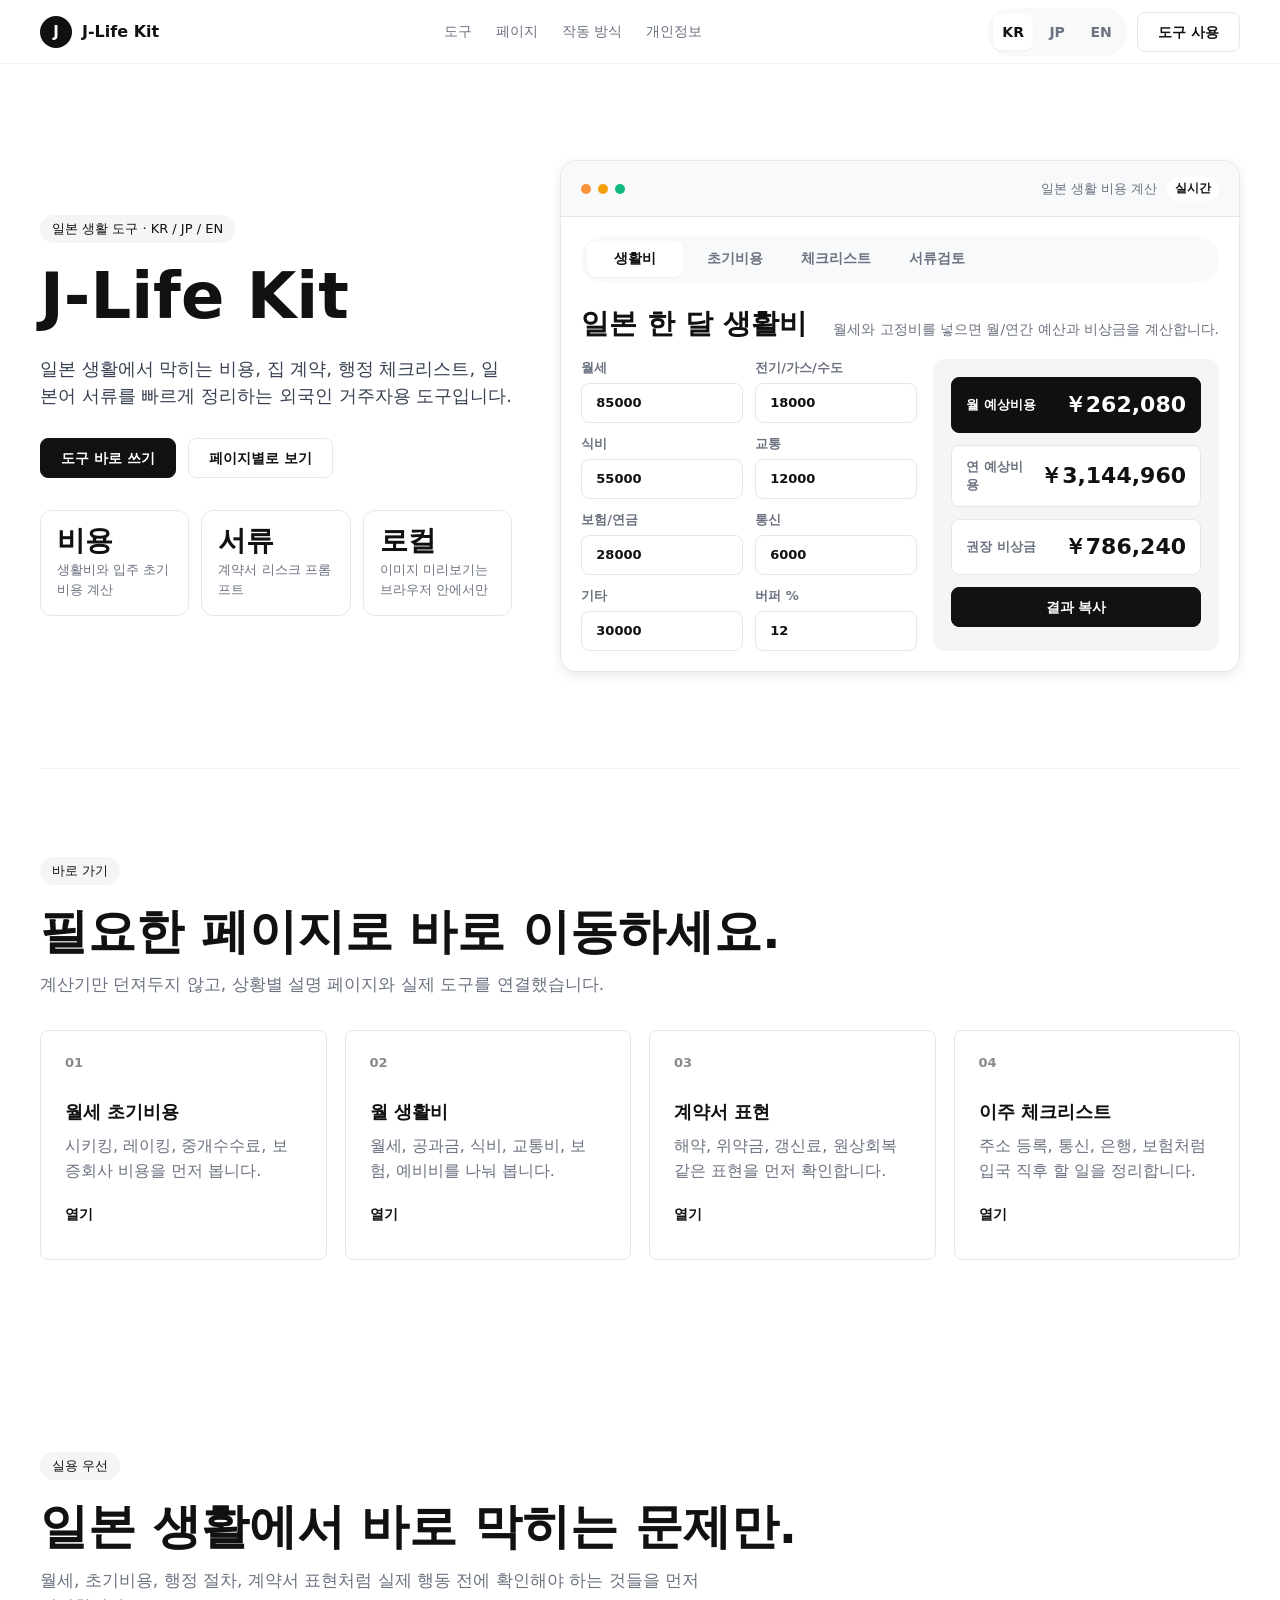
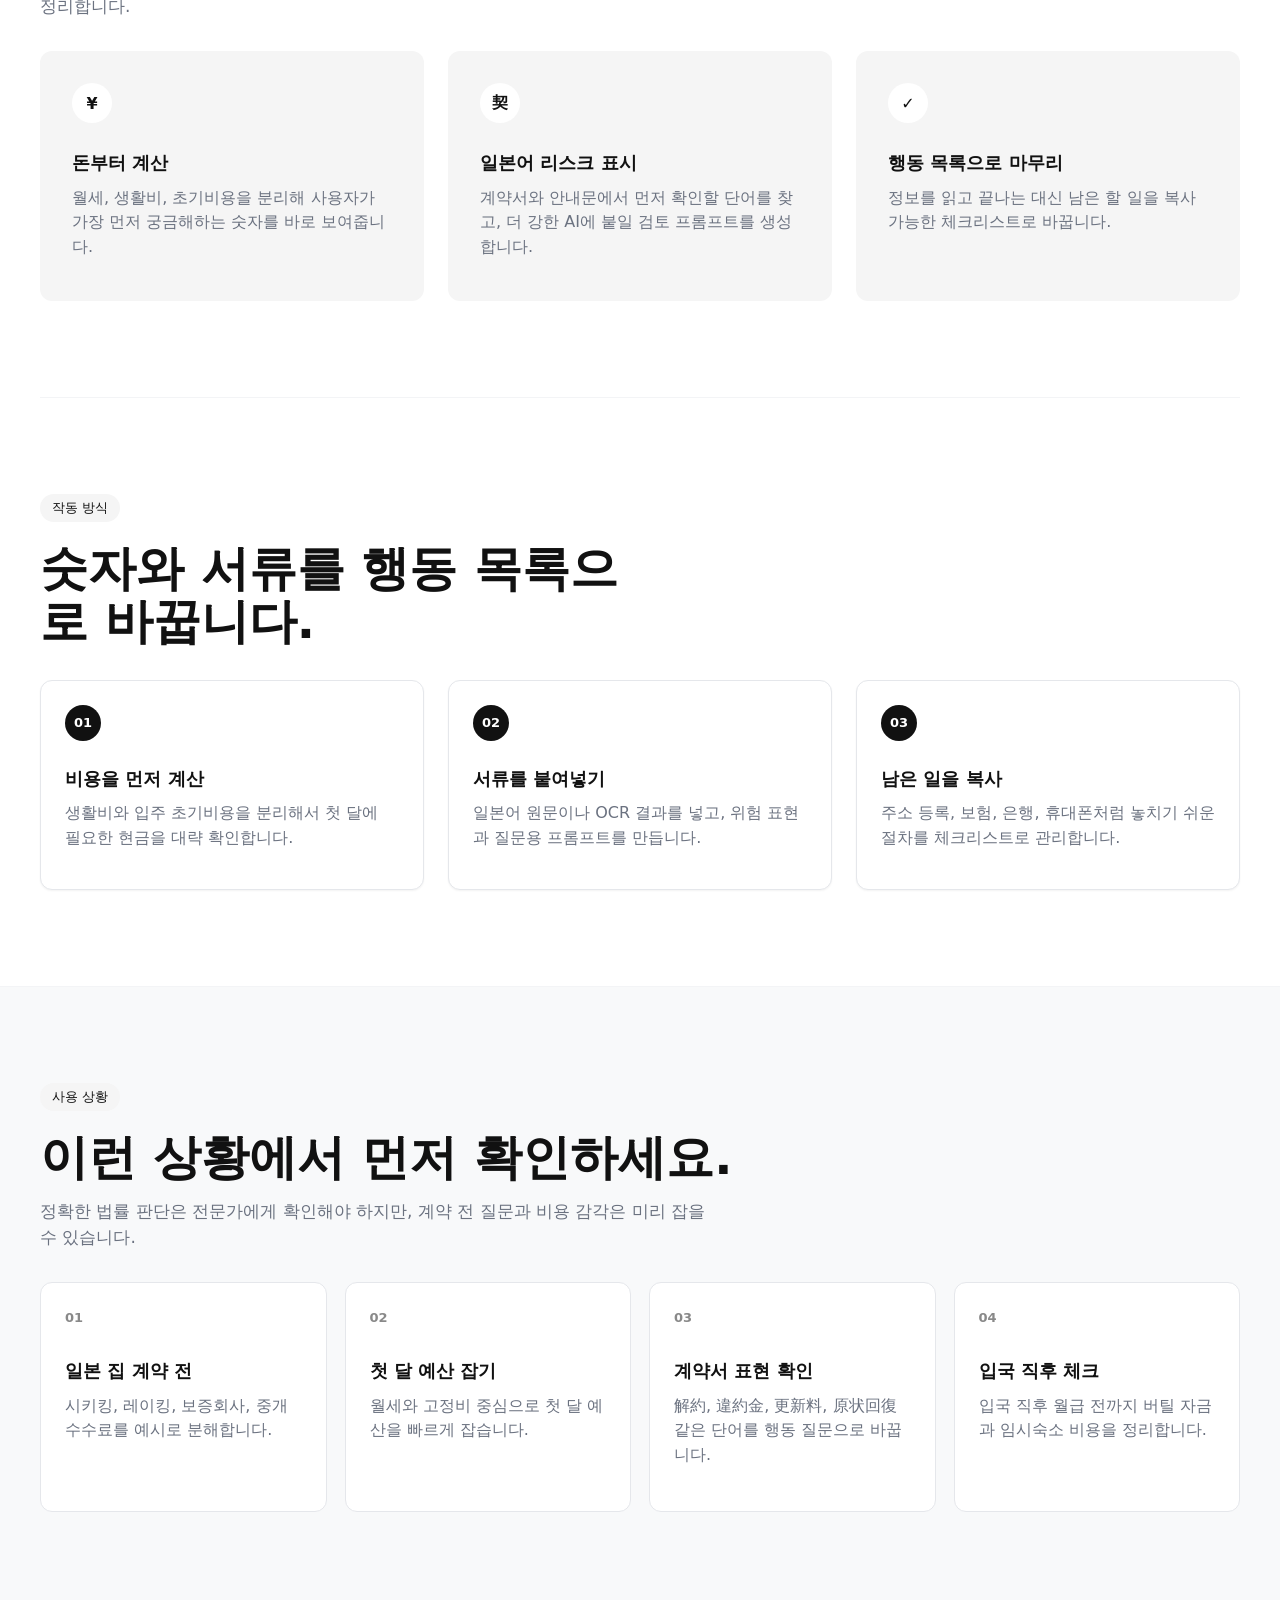
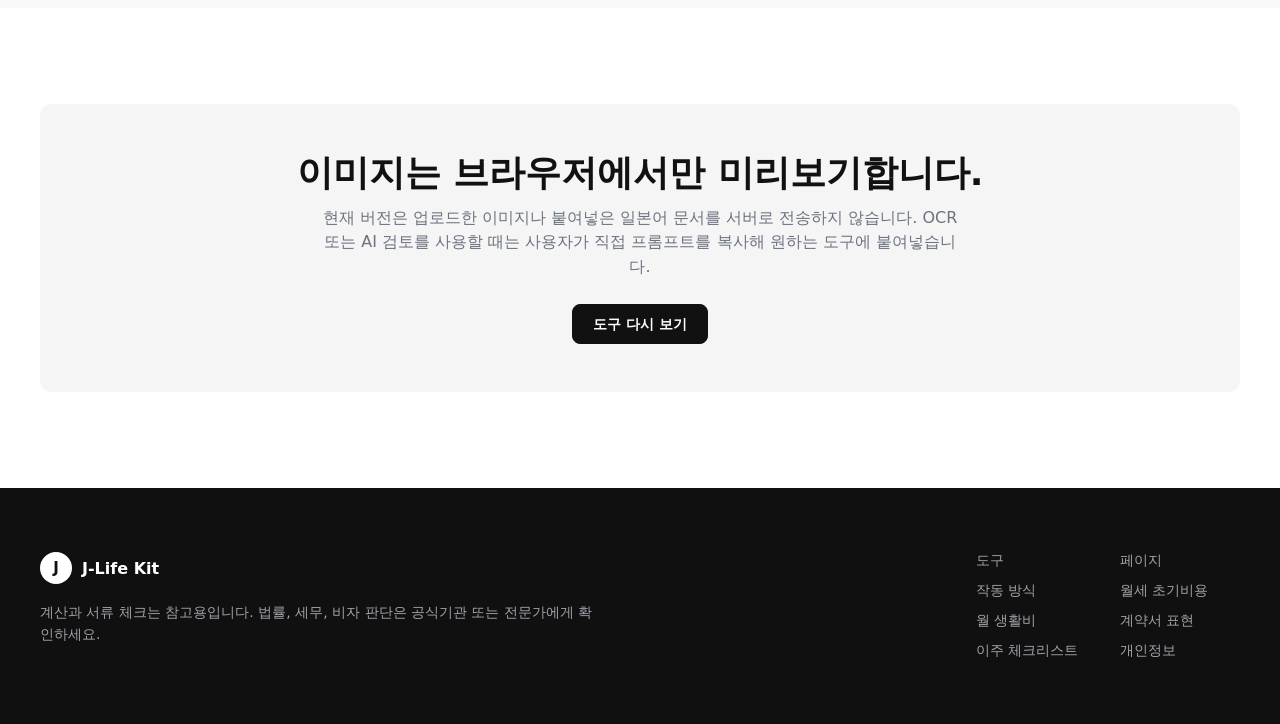
==== commit 4dc935f6: "Improve page navigation" ====
--- a/site/index.html
+++ b/site/index.html
@@ -6,6 +6,13 @@
     <title>J-Life Kit</title>
     <meta name="description" content="일본 생활비, 월세 초기비용, 체크리스트, 일본어 서류 검토를 빠르게 정리하는 도구">
     <link rel="stylesheet" href="styles.css">
+    <script async src="https://www.googletagmanager.com/gtag/js?id=G-FX58EGKP0C"></script>
+    <script>
+      window.dataLayer = window.dataLayer || [];
+      function gtag(){dataLayer.push(arguments);}
+      gtag("js", new Date());
+      gtag("config", "G-FX58EGKP0C");
+    </script>
   </head>
   <body>
     <header class="top-nav">
@@ -15,8 +22,8 @@
       </a>
       <nav class="nav-links" aria-label="Primary">
         <a href="#tools" data-i18n="navTools">Tools</a>
+        <a href="#guides" data-i18n="navGuides">Guides</a>
         <a href="#workflow" data-i18n="navHow">How it works</a>
-        <a href="#content" data-i18n="navUseCases">Use cases</a>
         <a href="#privacy" data-i18n="navPrivacy">Privacy</a>
       </nav>
       <div class="nav-actions">
@@ -40,7 +47,7 @@
           </p>
           <div class="hero-actions">
             <a class="button-primary" href="#tool-card" data-i18n="heroPrimary">도구 바로 쓰기</a>
-            <a class="button-secondary" href="#privacy" data-i18n="heroPrivacy">개인정보 처리</a>
+            <a class="button-secondary" href="#guides" data-i18n="heroGuides">페이지별로 보기</a>
           </div>
           <div class="hero-proof" aria-label="Product highlights">
             <div>
@@ -246,6 +253,40 @@
         </section>
       </section>
 
+      <section class="section guide-band" id="guides" aria-labelledby="guides-heading">
+        <div class="section-heading">
+          <span class="badge-pill" data-i18n="guideBadge">Quick paths</span>
+          <h2 id="guides-heading" data-i18n="guideHeading">필요한 페이지로 바로 이동하세요.</h2>
+          <p data-i18n="guideSub">계산기만 던져두지 않고, 상황별 설명 페이지와 실제 도구를 연결했습니다.</p>
+        </div>
+        <div class="guide-grid">
+          <a class="guide-card" href="move-in-cost.html">
+            <span>01</span>
+            <h3 data-i18n="guideMoveTitle">월세 초기비용</h3>
+            <p data-i18n="guideMoveText">시키킹, 레이킹, 중개수수료, 보증회사 비용을 먼저 봅니다.</p>
+            <strong data-i18n="guideOpen">열기</strong>
+          </a>
+          <a class="guide-card" href="living-cost.html">
+            <span>02</span>
+            <h3 data-i18n="guideLivingTitle">월 생활비</h3>
+            <p data-i18n="guideLivingText">월세, 공과금, 식비, 교통비, 보험, 예비비를 나눠 봅니다.</p>
+            <strong data-i18n="guideOpen">열기</strong>
+          </a>
+          <a class="guide-card" href="contract-check.html">
+            <span>03</span>
+            <h3 data-i18n="guideContractTitle">계약서 표현</h3>
+            <p data-i18n="guideContractText">해약, 위약금, 갱신료, 원상회복 같은 표현을 먼저 확인합니다.</p>
+            <strong data-i18n="guideOpen">열기</strong>
+          </a>
+          <a class="guide-card" href="moving-checklist.html">
+            <span>04</span>
+            <h3 data-i18n="guideChecklistTitle">이주 체크리스트</h3>
+            <p data-i18n="guideChecklistText">주소 등록, 통신, 은행, 보험처럼 입국 직후 할 일을 정리합니다.</p>
+            <strong data-i18n="guideOpen">열기</strong>
+          </a>
+        </div>
+      </section>
+
       <section class="section feature-band" aria-labelledby="feature-heading">
         <div class="section-heading">
           <span class="badge-pill" data-i18n="featureBadge">Practical first</span>
@@ -343,8 +384,12 @@
         </div>
         <div class="footer-links">
           <a href="#tools" data-i18n="navTools">Tools</a>
+          <a href="#guides" data-i18n="navGuides">Guides</a>
           <a href="#workflow" data-i18n="navHow">How it works</a>
-          <a href="#content" data-i18n="navUseCases">Use cases</a>
+          <a href="move-in-cost.html" data-i18n="guideMoveTitle">Move-in cost</a>
+          <a href="living-cost.html" data-i18n="guideLivingTitle">Living cost</a>
+          <a href="contract-check.html" data-i18n="guideContractTitle">Contract terms</a>
+          <a href="moving-checklist.html" data-i18n="guideChecklistTitle">Checklist</a>
           <a href="#privacy" data-i18n="navPrivacy">Privacy</a>
         </div>
       </div>
--- a/site/styles.css
+++ b/site/styles.css
@@ -148,6 +148,11 @@
   font-weight: 500;
 }
 
+.nav-links a[aria-current="page"] {
+  color: var(--ink);
+  font-weight: 700;
+}
+
 .nav-actions {
   display: flex;
   align-items: center;
@@ -817,7 +822,8 @@
 
 .feature-card p,
 .product-mockup-card p,
-.seed-card p {
+.seed-card p,
+.guide-card p {
   margin-bottom: 0;
   color: var(--muted);
 }
@@ -891,6 +897,47 @@
   font-weight: 700;
 }
 
+.guide-band {
+  padding-top: 88px;
+}
+
+.guide-grid {
+  display: grid;
+  grid-template-columns: repeat(4, minmax(0, 1fr));
+  gap: 18px;
+}
+
+.guide-card {
+  display: grid;
+  align-content: start;
+  min-height: 230px;
+  padding: 24px;
+  border: 1px solid var(--hairline);
+  border-radius: 8px;
+  background: var(--canvas);
+  transition: border-color 160ms ease, transform 160ms ease, box-shadow 160ms ease;
+}
+
+.guide-card:hover {
+  transform: translateY(-2px);
+  border-color: var(--primary);
+  box-shadow: var(--shadow-card);
+}
+
+.guide-card span {
+  display: inline-flex;
+  margin-bottom: 30px;
+  color: var(--muted-soft);
+  font-size: 13px;
+  font-weight: 700;
+}
+
+.guide-card strong {
+  margin-top: 22px;
+  color: var(--ink);
+  font-size: 14px;
+}
+
 .cta-band-light {
   display: grid;
   justify-items: center;
@@ -957,6 +1004,174 @@
   color: var(--on-dark-soft);
 }
 
+.seo-page {
+  background: var(--canvas);
+}
+
+.page-jump-nav {
+  display: flex;
+  gap: 8px;
+  overflow-x: auto;
+  width: min(var(--container), calc(100% - 48px));
+  margin: 18px auto 0;
+  padding-bottom: 4px;
+}
+
+.page-jump-nav a {
+  flex: 0 0 auto;
+  padding: 9px 13px;
+  border: 1px solid var(--hairline);
+  border-radius: 999px;
+  color: var(--body);
+  background: var(--canvas);
+  font-size: 14px;
+  font-weight: 600;
+}
+
+.page-jump-nav a[aria-current="page"] {
+  color: var(--on-primary);
+  border-color: var(--primary);
+  background: var(--primary);
+}
+
+.seo-hero {
+  display: grid;
+  grid-template-columns: minmax(0, 1fr) 360px;
+  gap: 48px;
+  width: min(var(--container), calc(100% - 48px));
+  margin: 0 auto;
+  padding: 96px 0 64px;
+}
+
+.seo-hero h1 {
+  max-width: 820px;
+}
+
+.seo-hero p {
+  max-width: 760px;
+  font-size: 19px;
+}
+
+.seo-cta-row {
+  display: flex;
+  flex-wrap: wrap;
+  gap: 12px;
+  margin-top: 28px;
+}
+
+.seo-stat-panel,
+.seo-panel {
+  border: 1px solid var(--hairline);
+  border-radius: 8px;
+  background: var(--surface-soft);
+}
+
+.seo-stat-panel {
+  align-self: start;
+  padding: 28px;
+}
+
+.seo-stat-panel span {
+  display: block;
+  margin-bottom: 12px;
+  color: var(--muted);
+  font-size: 13px;
+  font-weight: 700;
+  text-transform: uppercase;
+}
+
+.seo-stat-panel strong {
+  display: block;
+  margin-bottom: 12px;
+  font-size: 28px;
+  line-height: 1.2;
+}
+
+.seo-layout {
+  display: grid;
+  grid-template-columns: repeat(2, minmax(0, 1fr));
+  gap: 24px;
+  width: min(var(--container), calc(100% - 48px));
+  margin: 0 auto;
+  padding: 24px 0 96px;
+}
+
+.seo-next {
+  width: min(var(--container), calc(100% - 48px));
+  margin: 0 auto;
+  padding: 24px 0 96px;
+}
+
+.seo-panel {
+  padding: 32px;
+}
+
+.seo-panel h2 {
+  font-size: 28px;
+}
+
+.seo-list {
+  display: grid;
+  gap: 12px;
+  padding-left: 20px;
+  color: var(--body);
+  line-height: 1.55;
+}
+
+.seo-table {
+  width: 100%;
+  border-collapse: collapse;
+}
+
+.seo-table th,
+.seo-table td {
+  padding: 14px 0;
+  border-bottom: 1px solid var(--hairline);
+  text-align: left;
+  vertical-align: top;
+}
+
+.seo-table th {
+  width: 150px;
+  padding-right: 20px;
+  color: var(--ink);
+  font-weight: 700;
+}
+
+.seo-table td {
+  color: var(--body);
+  line-height: 1.5;
+}
+
+.seo-cost-list {
+  display: grid;
+  gap: 10px;
+}
+
+.seo-cost-list div {
+  display: flex;
+  justify-content: space-between;
+  gap: 18px;
+  padding: 14px 0;
+  border-bottom: 1px solid var(--hairline);
+}
+
+.seo-cost-list span {
+  color: var(--body);
+}
+
+.seo-cost-list strong {
+  white-space: nowrap;
+}
+
+.seo-cost-list .total {
+  margin-top: 8px;
+  padding-top: 20px;
+  border-top: 2px solid var(--ink);
+  border-bottom: 0;
+  font-size: 18px;
+}
+
 @media (max-width: 1120px) {
   .hero-band {
     grid-template-columns: 1fr;
@@ -967,7 +1182,8 @@
   }
 
   .feature-grid,
-  .workflow-grid {
+  .workflow-grid,
+  .guide-grid {
     grid-template-columns: repeat(2, minmax(0, 1fr));
   }
 
@@ -989,6 +1205,10 @@
 
   .seed-grid {
     grid-template-columns: repeat(2, minmax(0, 1fr));
+  }
+
+  .seo-hero {
+    grid-template-columns: 1fr;
   }
 }
 
@@ -1016,10 +1236,32 @@
     gap: 0;
   }
 
+  .seo-page .top-nav {
+    grid-template-columns: 1fr;
+    align-items: stretch;
+    gap: 12px;
+  }
+
+  .seo-page .nav-links {
+    display: flex;
+    justify-content: flex-start;
+    gap: 14px;
+    overflow-x: auto;
+    width: 100%;
+    padding-bottom: 2px;
+  }
+
+  .seo-page .nav-cta {
+    display: inline-flex;
+    width: 100%;
+  }
+
   .hero-band,
   .section,
   .cta-band-light,
-  .footer-inner {
+  .footer-inner,
+  .seo-next,
+  .page-jump-nav {
     width: min(100% - 24px, var(--container));
   }
 
@@ -1095,6 +1337,13 @@
   .footer-inner {
     grid-template-columns: 1fr;
   }
+
+  .seo-hero,
+  .seo-layout,
+  .guide-grid {
+    grid-template-columns: 1fr;
+    width: min(100% - 24px, var(--container));
+  }
 }
 
 @media (max-width: 520px) {
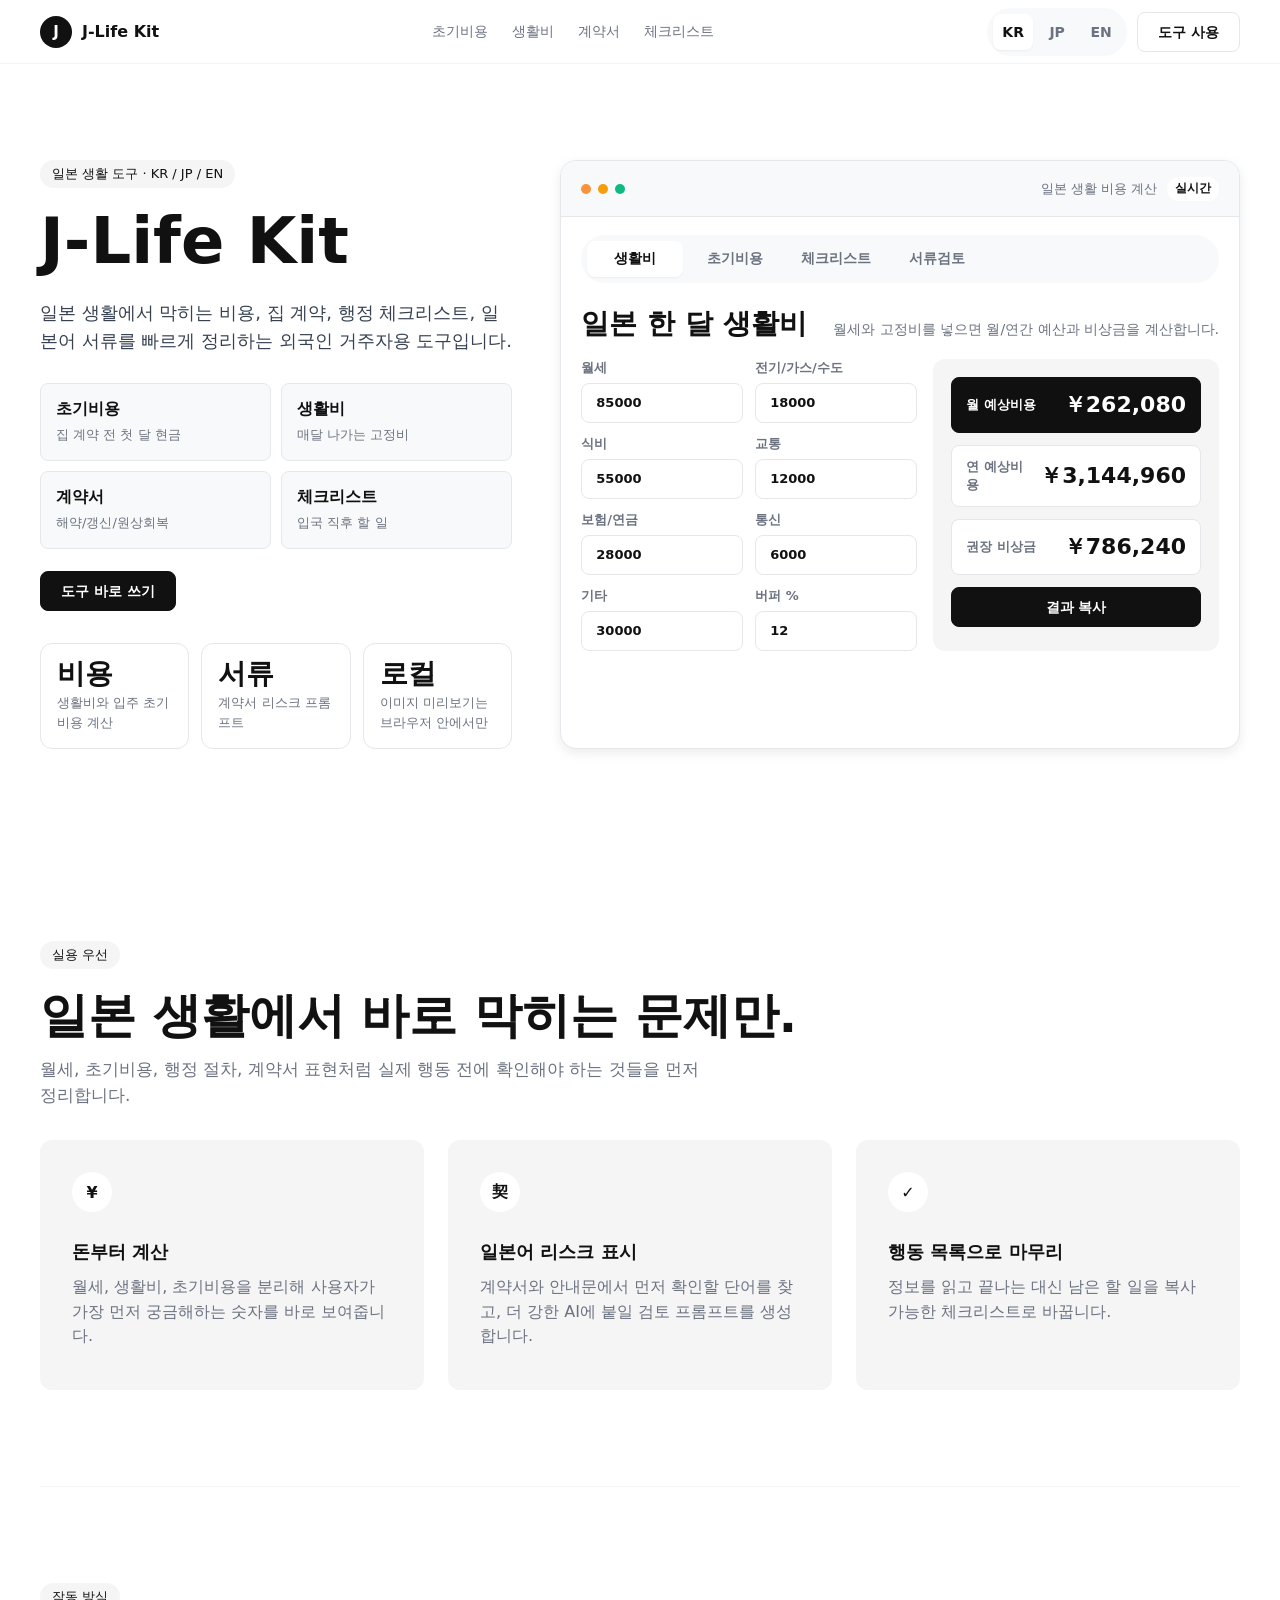
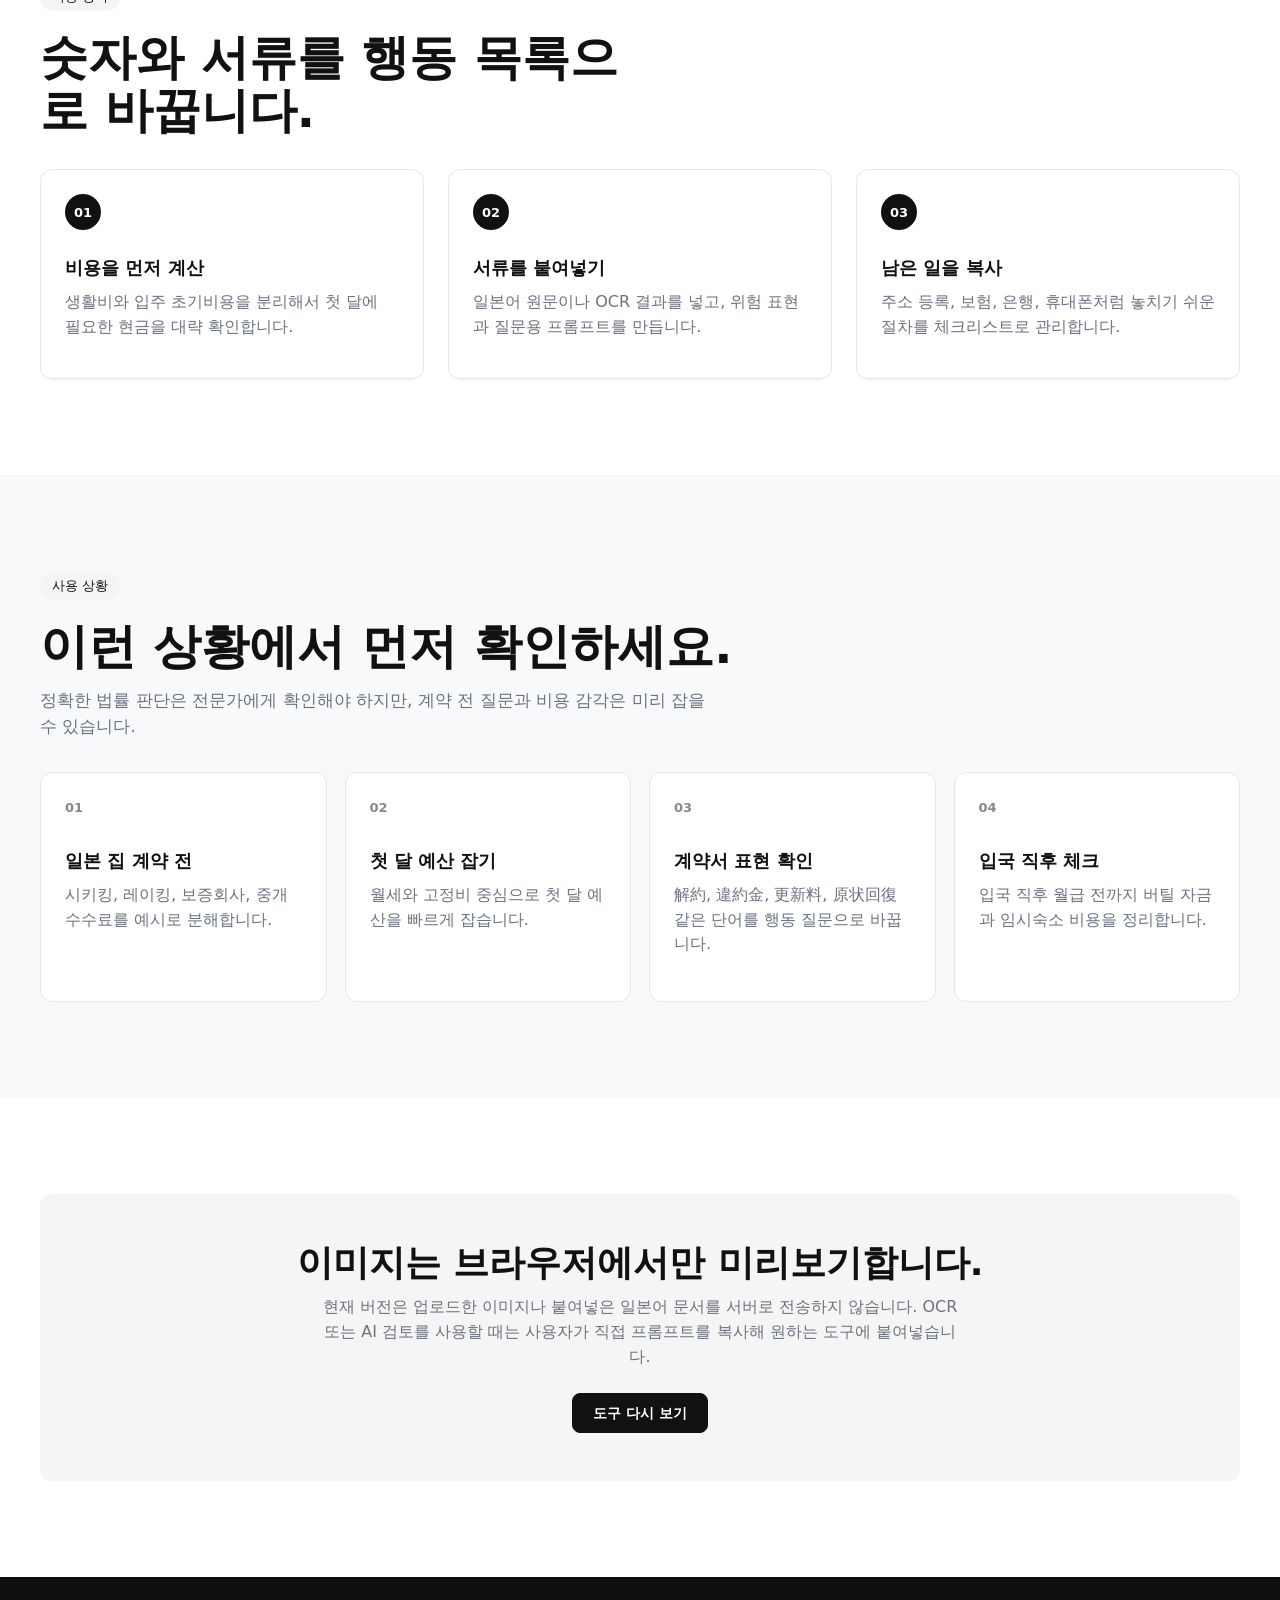
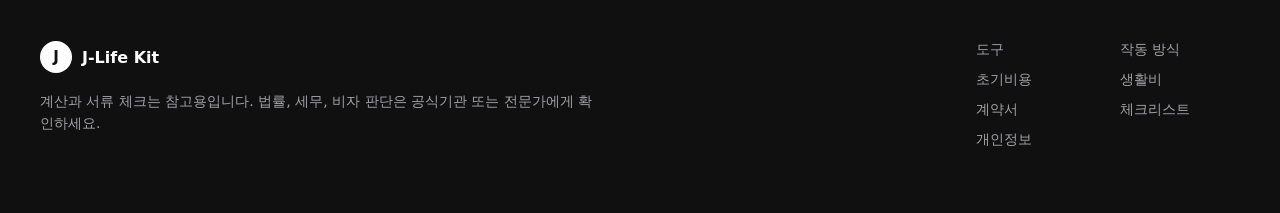
==== commit 26da66f6: "Simplify navigation UX" ====
--- a/site/index.html
+++ b/site/index.html
@@ -21,10 +21,10 @@
         <span>J-Life Kit</span>
       </a>
       <nav class="nav-links" aria-label="Primary">
-        <a href="#tools" data-i18n="navTools">Tools</a>
-        <a href="#guides" data-i18n="navGuides">Guides</a>
-        <a href="#workflow" data-i18n="navHow">How it works</a>
-        <a href="#privacy" data-i18n="navPrivacy">Privacy</a>
+        <a href="move-in-cost.html" data-i18n="navMovein">초기비용</a>
+        <a href="living-cost.html" data-i18n="navLiving">생활비</a>
+        <a href="contract-check.html" data-i18n="navContract">계약서</a>
+        <a href="moving-checklist.html" data-i18n="navChecklist">체크리스트</a>
       </nav>
       <div class="nav-actions">
         <div class="lang-switch" aria-label="Language">
@@ -45,9 +45,26 @@
             일본 생활에서 막히는 비용, 집 계약, 행정 체크리스트, 일본어 서류를 빠르게 정리하는
             외국인 거주자용 도구입니다.
           </p>
+          <div class="hero-page-grid" aria-label="J-Life Kit pages">
+            <a class="hero-page-card" href="move-in-cost.html">
+              <span data-i18n="navMovein">초기비용</span>
+              <small data-i18n="heroMoveHint">집 계약 전 첫 달 현금</small>
+            </a>
+            <a class="hero-page-card" href="living-cost.html">
+              <span data-i18n="navLiving">생활비</span>
+              <small data-i18n="heroLivingHint">매달 나가는 고정비</small>
+            </a>
+            <a class="hero-page-card" href="contract-check.html">
+              <span data-i18n="navContract">계약서</span>
+              <small data-i18n="heroContractHint">해약/갱신/원상회복</small>
+            </a>
+            <a class="hero-page-card" href="moving-checklist.html">
+              <span data-i18n="navChecklist">체크리스트</span>
+              <small data-i18n="heroChecklistHint">입국 직후 할 일</small>
+            </a>
+          </div>
           <div class="hero-actions">
             <a class="button-primary" href="#tool-card" data-i18n="heroPrimary">도구 바로 쓰기</a>
-            <a class="button-secondary" href="#guides" data-i18n="heroGuides">페이지별로 보기</a>
           </div>
           <div class="hero-proof" aria-label="Product highlights">
             <div>
@@ -253,40 +270,6 @@
         </section>
       </section>
 
-      <section class="section guide-band" id="guides" aria-labelledby="guides-heading">
-        <div class="section-heading">
-          <span class="badge-pill" data-i18n="guideBadge">Quick paths</span>
-          <h2 id="guides-heading" data-i18n="guideHeading">필요한 페이지로 바로 이동하세요.</h2>
-          <p data-i18n="guideSub">계산기만 던져두지 않고, 상황별 설명 페이지와 실제 도구를 연결했습니다.</p>
-        </div>
-        <div class="guide-grid">
-          <a class="guide-card" href="move-in-cost.html">
-            <span>01</span>
-            <h3 data-i18n="guideMoveTitle">월세 초기비용</h3>
-            <p data-i18n="guideMoveText">시키킹, 레이킹, 중개수수료, 보증회사 비용을 먼저 봅니다.</p>
-            <strong data-i18n="guideOpen">열기</strong>
-          </a>
-          <a class="guide-card" href="living-cost.html">
-            <span>02</span>
-            <h3 data-i18n="guideLivingTitle">월 생활비</h3>
-            <p data-i18n="guideLivingText">월세, 공과금, 식비, 교통비, 보험, 예비비를 나눠 봅니다.</p>
-            <strong data-i18n="guideOpen">열기</strong>
-          </a>
-          <a class="guide-card" href="contract-check.html">
-            <span>03</span>
-            <h3 data-i18n="guideContractTitle">계약서 표현</h3>
-            <p data-i18n="guideContractText">해약, 위약금, 갱신료, 원상회복 같은 표현을 먼저 확인합니다.</p>
-            <strong data-i18n="guideOpen">열기</strong>
-          </a>
-          <a class="guide-card" href="moving-checklist.html">
-            <span>04</span>
-            <h3 data-i18n="guideChecklistTitle">이주 체크리스트</h3>
-            <p data-i18n="guideChecklistText">주소 등록, 통신, 은행, 보험처럼 입국 직후 할 일을 정리합니다.</p>
-            <strong data-i18n="guideOpen">열기</strong>
-          </a>
-        </div>
-      </section>
-
       <section class="section feature-band" aria-labelledby="feature-heading">
         <div class="section-heading">
           <span class="badge-pill" data-i18n="featureBadge">Practical first</span>
@@ -384,12 +367,11 @@
         </div>
         <div class="footer-links">
           <a href="#tools" data-i18n="navTools">Tools</a>
-          <a href="#guides" data-i18n="navGuides">Guides</a>
           <a href="#workflow" data-i18n="navHow">How it works</a>
-          <a href="move-in-cost.html" data-i18n="guideMoveTitle">Move-in cost</a>
-          <a href="living-cost.html" data-i18n="guideLivingTitle">Living cost</a>
-          <a href="contract-check.html" data-i18n="guideContractTitle">Contract terms</a>
-          <a href="moving-checklist.html" data-i18n="guideChecklistTitle">Checklist</a>
+          <a href="move-in-cost.html" data-i18n="navMovein">Move-in cost</a>
+          <a href="living-cost.html" data-i18n="navLiving">Living cost</a>
+          <a href="contract-check.html" data-i18n="navContract">Contract terms</a>
+          <a href="moving-checklist.html" data-i18n="navChecklist">Checklist</a>
           <a href="#privacy" data-i18n="navPrivacy">Privacy</a>
         </div>
       </div>
--- a/site/styles.css
+++ b/site/styles.css
@@ -250,6 +250,41 @@
   font-size: 18px;
 }
 
+.hero-page-grid {
+  display: grid;
+  grid-template-columns: repeat(2, minmax(0, 1fr));
+  gap: 10px;
+  max-width: 560px;
+  margin-bottom: 22px;
+}
+
+.hero-page-card {
+  display: grid;
+  gap: 5px;
+  min-height: 78px;
+  padding: 15px;
+  border: 1px solid var(--hairline);
+  border-radius: 8px;
+  background: var(--surface-soft);
+}
+
+.hero-page-card:hover {
+  border-color: var(--primary);
+  background: var(--canvas);
+}
+
+.hero-page-card span {
+  color: var(--ink);
+  font-size: 16px;
+  font-weight: 700;
+}
+
+.hero-page-card small {
+  color: var(--muted);
+  font-size: 13px;
+  line-height: 1.35;
+}
+
 .hero-actions {
   display: flex;
   flex-wrap: wrap;
@@ -1271,6 +1306,7 @@
   }
 
   .hero-proof,
+  .hero-page-grid,
   .feature-grid,
   .workflow-grid,
   .seed-grid,
